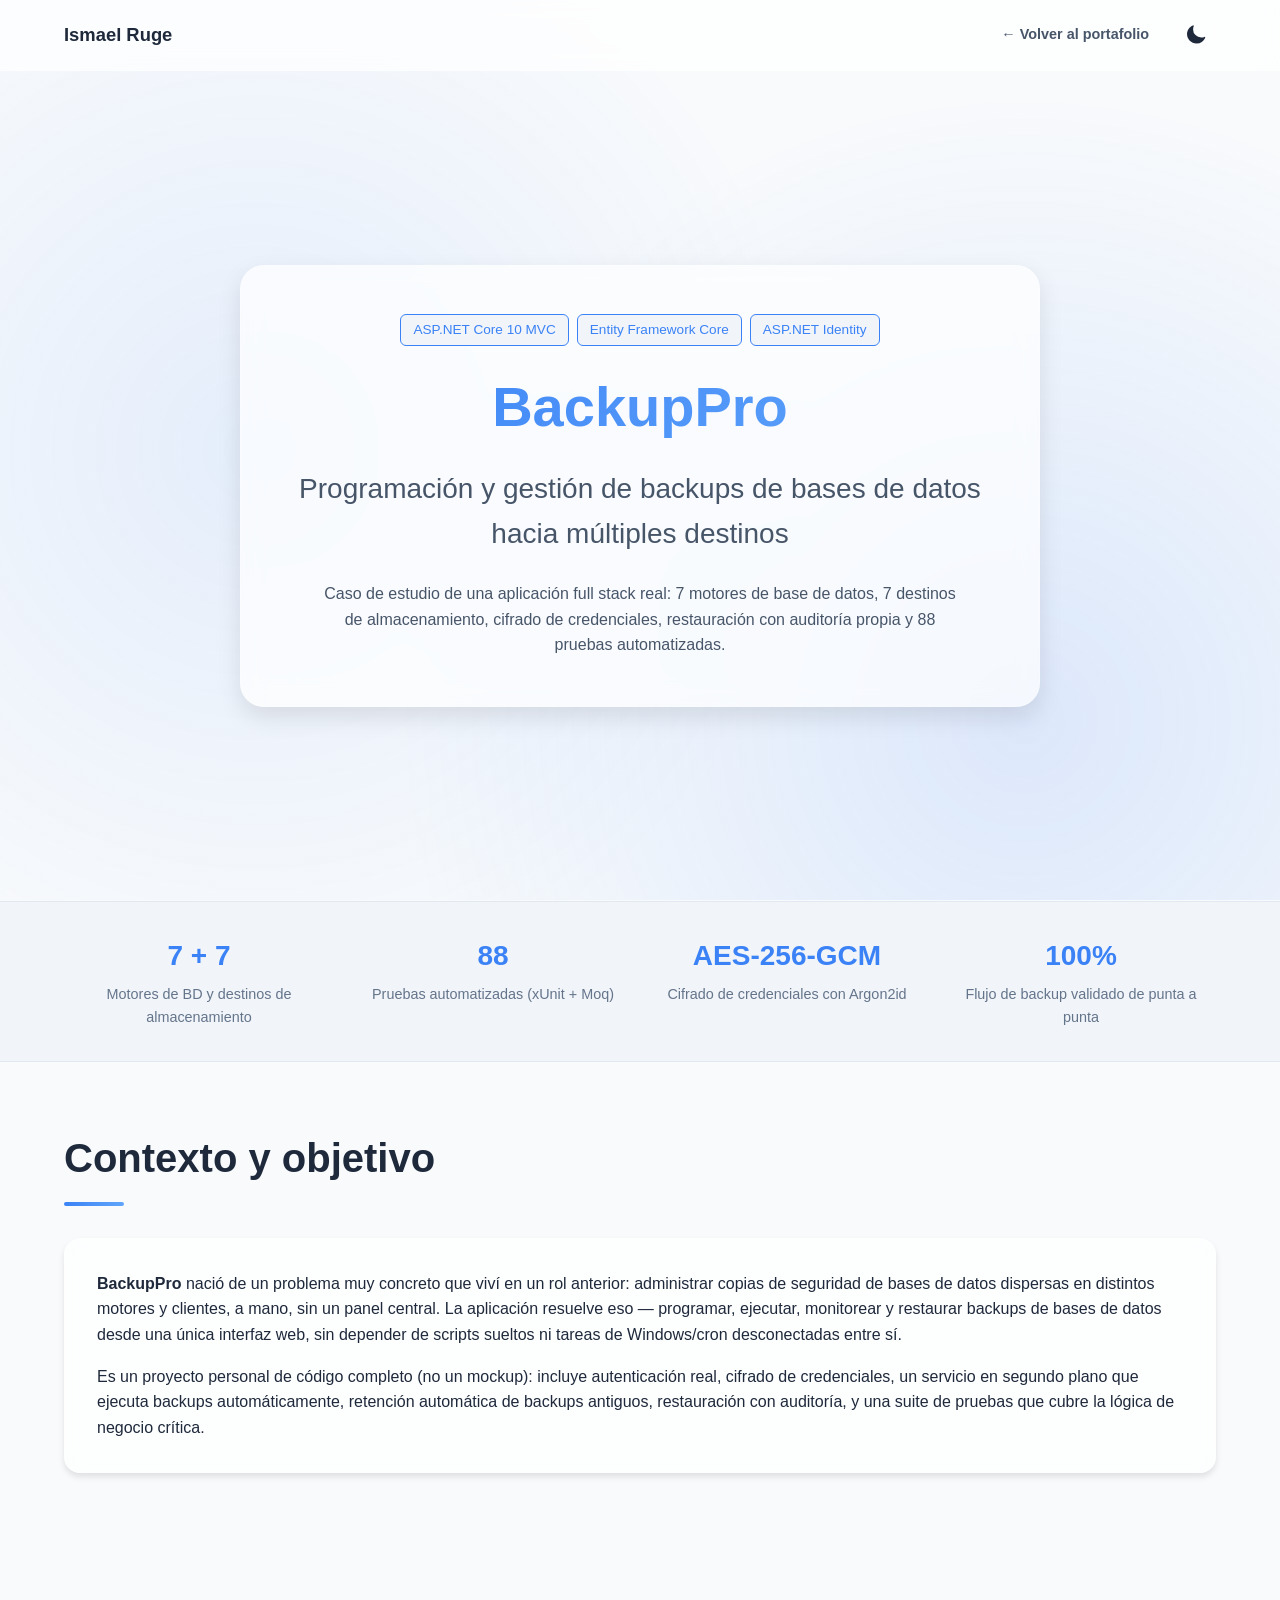
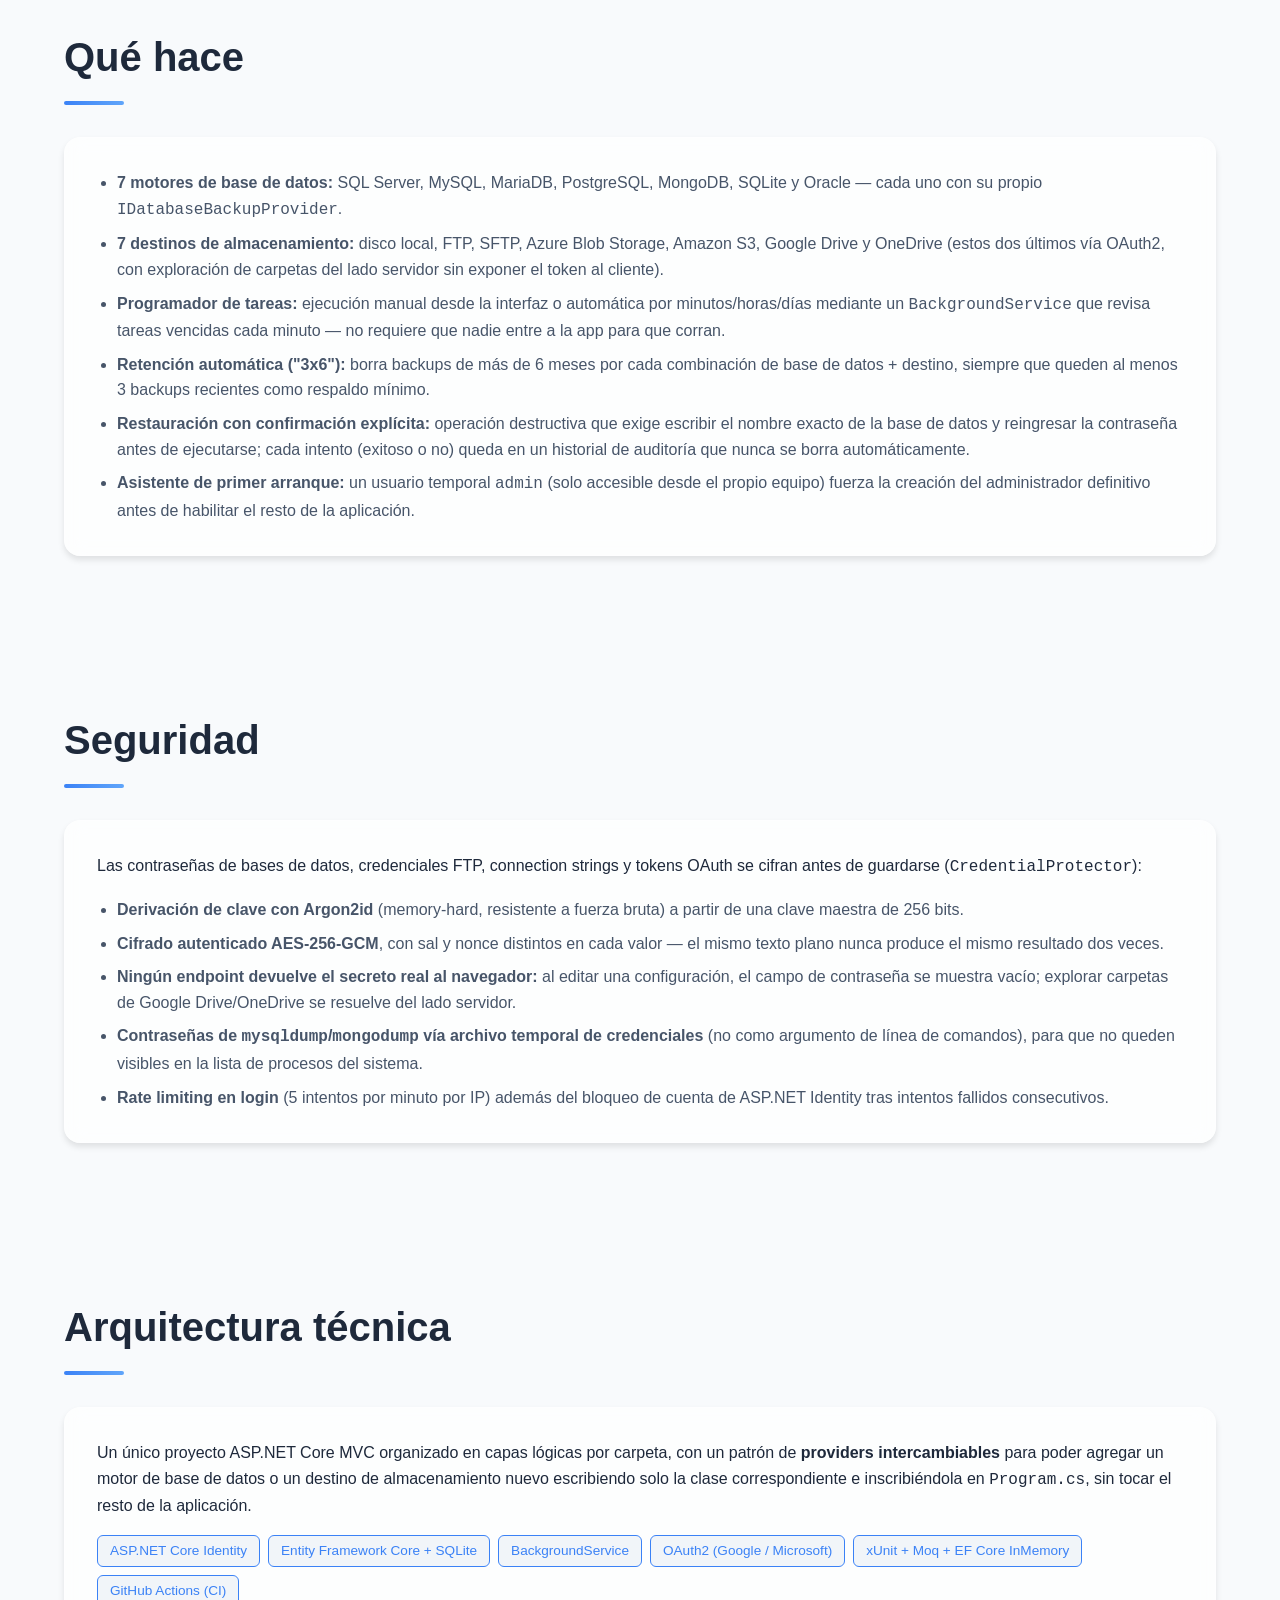
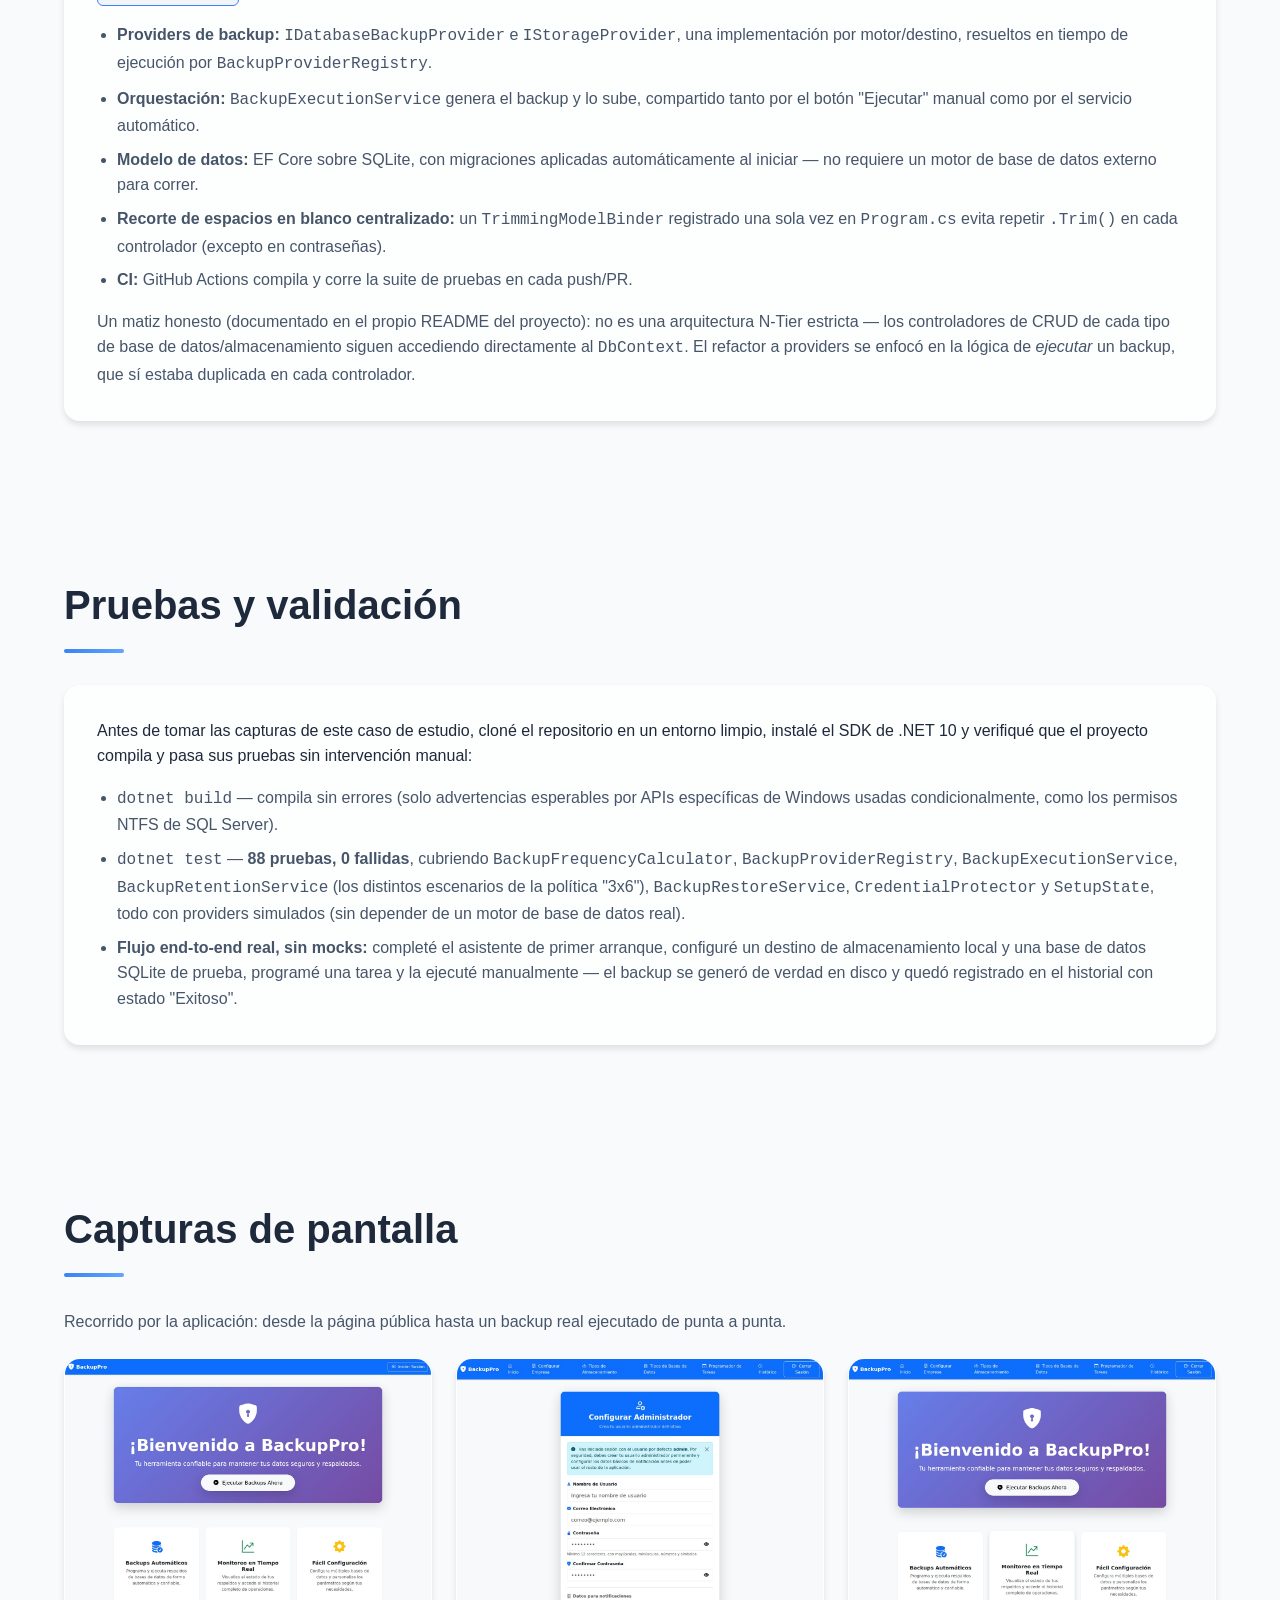
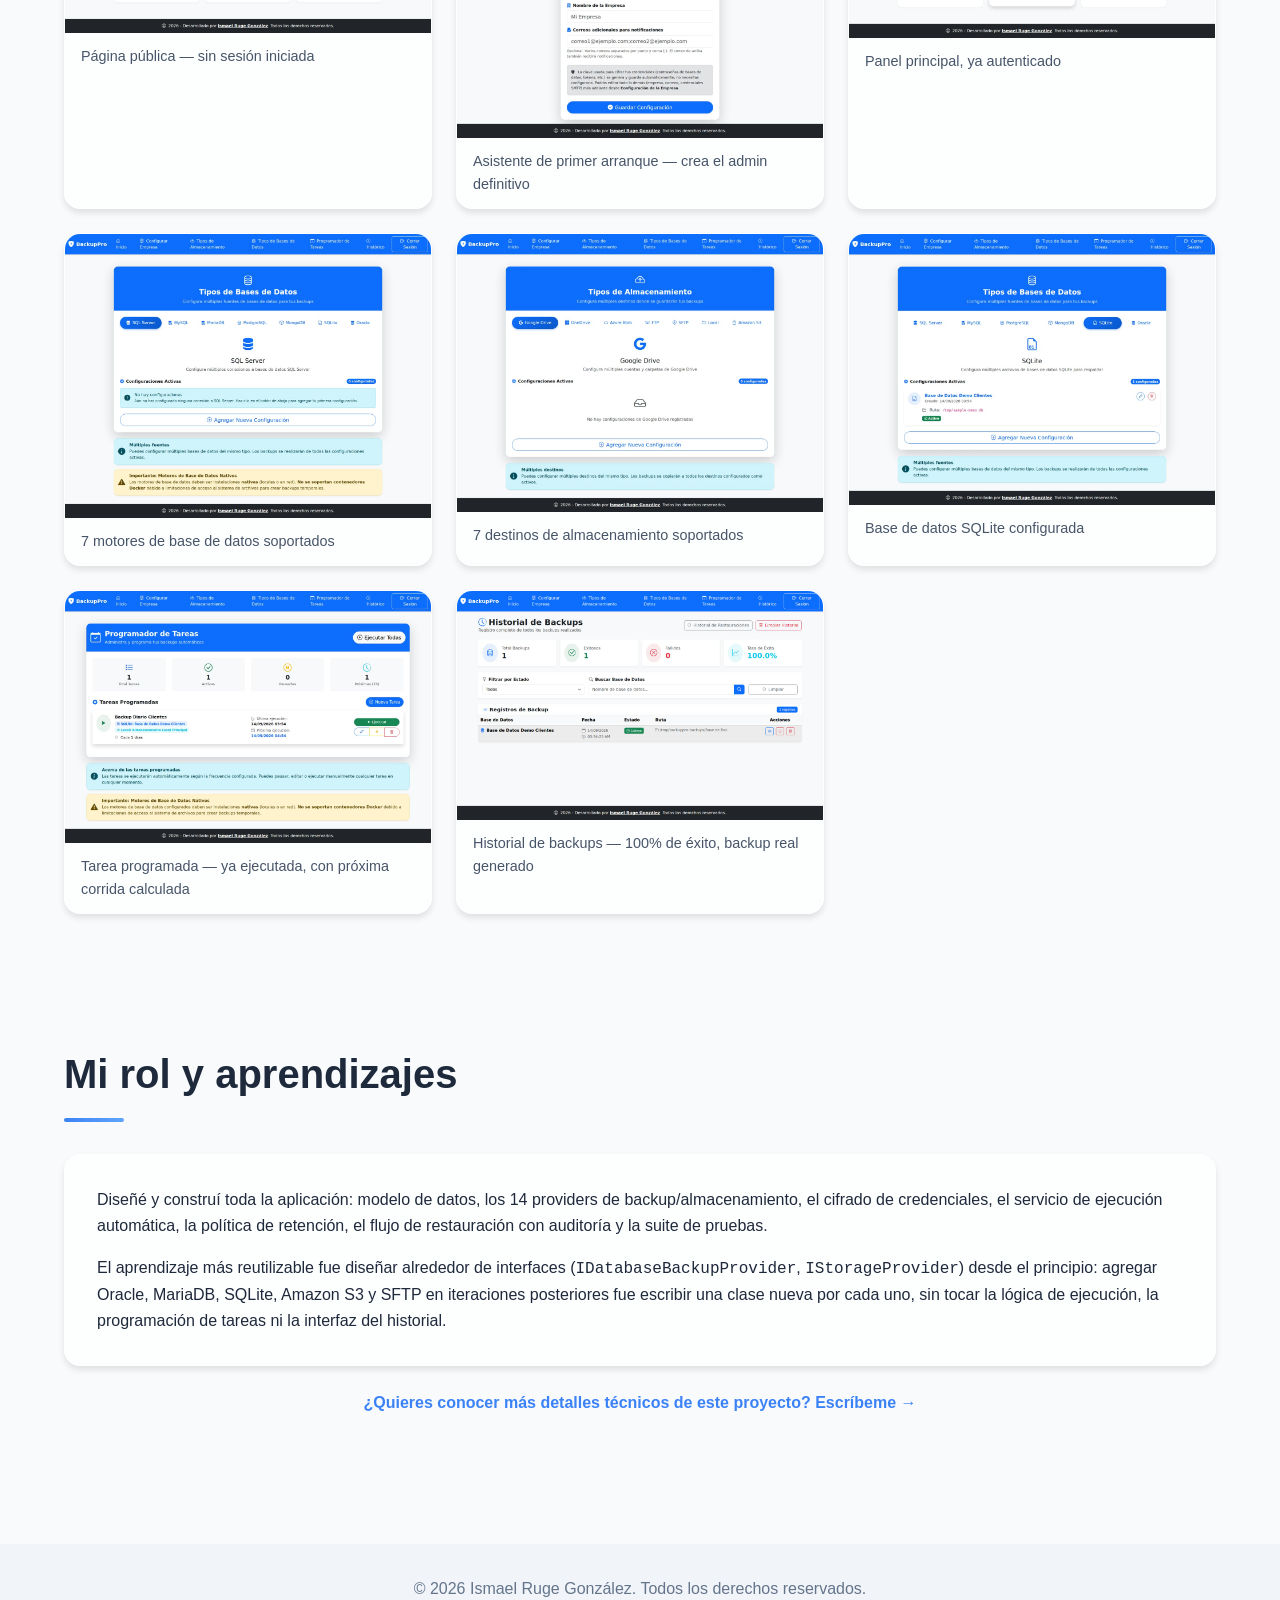
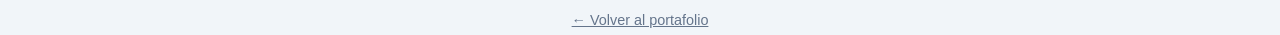
==== proyectos/backuppro.html @ 83e98955 "Agregar caso de estudio de BackupPro al portafolio Se valida el proyecto (build + 88 tests con dotne" ====
<!DOCTYPE html>
<html lang="es">
<head>
    <meta charset="UTF-8">
    <meta name="viewport" content="width=device-width, initial-scale=1.0">

    <title>Caso de estudio: BackupPro | Ismael Ruge Gonzalez</title>
    <meta name="description" content="Caso de estudio del proyecto BackupPro: aplicación ASP.NET Core para programar y gestionar backups de bases de datos hacia múltiples destinos de almacenamiento, con cifrado de credenciales, restauración y pruebas automatizadas.">
    <meta name="robots" content="index, follow">
    <link rel="canonical" href="https://ismaelruge.github.io/proyectos/backuppro.html">

    <!-- Open Graph -->
    <meta property="og:title" content="Caso de estudio: BackupPro">
    <meta property="og:description" content="Aplicación ASP.NET Core para programar y gestionar backups de bases de datos hacia múltiples destinos de almacenamiento: arquitectura, seguridad y pruebas.">
    <meta property="og:image" content="https://ismaelruge.github.io/assets/Images/projects/backuppro/dashboard.jpg">
    <meta property="og:url" content="https://ismaelruge.github.io/proyectos/backuppro.html">
    <meta property="og:type" content="article">
    <meta property="og:locale" content="es_CO">

    <!-- Twitter Card -->
    <meta name="twitter:card" content="summary_large_image">
    <meta name="twitter:title" content="Caso de estudio: BackupPro">
    <meta name="twitter:description" content="Aplicación ASP.NET Core para programar y gestionar backups de bases de datos hacia múltiples destinos de almacenamiento: arquitectura, seguridad y pruebas.">
    <meta name="twitter:image" content="https://ismaelruge.github.io/assets/Images/projects/backuppro/dashboard.jpg">

    <link rel="icon" href="../favicon.svg" type="image/svg+xml">
    <link rel="stylesheet" href="../styles.css">

    <script type="application/ld+json">
    {
        "@context": "https://schema.org",
        "@type": "SoftwareApplication",
        "name": "BackupPro",
        "applicationCategory": "BusinessApplication",
        "operatingSystem": "Windows, Linux",
        "author": {
            "@type": "Person",
            "name": "Ismael Ruge Gonzalez",
            "url": "https://ismaelruge.github.io/"
        },
        "about": "Aplicación web para programar y gestionar backups de bases de datos hacia distintos destinos de almacenamiento",
        "url": "https://ismaelruge.github.io/proyectos/backuppro.html",
        "image": "https://ismaelruge.github.io/assets/Images/projects/backuppro/dashboard.jpg"
    }
    </script>
</head>
<body>
    <a href="#main-content" class="skip-link">Saltar al contenido principal</a>

    <!-- Navegación -->
    <nav class="navbar" id="navbar">
        <div class="nav-container">
            <a href="../index.html" class="nav-brand">Ismael Ruge</a>

            <div class="nav-actions">
                <a href="../index.html#projects" class="nav-back-link">← Volver al portafolio</a>

                <button id="theme-toggle" class="theme-toggle" aria-label="Cambiar tema">
                    <svg id="sun-icon" xmlns="http://www.w3.org/2000/svg" viewBox="0 0 24 24" fill="currentColor">
                        <path d="M12 2.25a.75.75 0 01.75.75v2.25a.75.75 0 01-1.5 0V3a.75.75 0 01.75-.75zM7.5 12a4.5 4.5 0 119 0 4.5 4.5 0 01-9 0zM18.894 6.166a.75.75 0 00-1.06-1.06l-1.591 1.59a.75.75 0 101.06 1.061l1.591-1.59zM21.75 12a.75.75 0 01-.75.75h-2.25a.75.75 0 010-1.5H21a.75.75 0 01.75.75zM17.834 18.894a.75.75 0 001.06-1.06l-1.59-1.591a.75.75 0 10-1.061 1.06l1.59 1.591zM12 18a.75.75 0 01.75.75V21a.75.75 0 01-1.5 0v-2.25A.75.75 0 0112 18zM7.758 17.303a.75.75 0 00-1.061-1.06l-1.591 1.59a.75.75 0 001.06 1.061l1.591-1.59zM6 12a.75.75 0 01-.75.75H3a.75.75 0 010-1.5h2.25A.75.75 0 016 12zM6.697 7.757a.75.75 0 001.06-1.06l-1.59-1.591a.75.75 0 00-1.061 1.06l1.59 1.591z" />
                    </svg>
                    <svg id="moon-icon" xmlns="http://www.w3.org/2000/svg" viewBox="0 0 24 24" fill="currentColor" style="display: none;">
                        <path fill-rule="evenodd" d="M9.528 1.718a.75.75 0 01.162.819A8.97 8.97 0 009 6a9 9 0 009 9 8.97 8.97 0 003.463-.69.75.75 0 01.981.98 10.503 10.503 0 01-9.694 6.46c-5.799 0-10.5-4.701-10.5-10.5 0-4.368 2.667-8.112 6.46-9.694a.75.75 0 01.818.162z" clip-rule="evenodd" />
                    </svg>
                </button>
            </div>
        </div>
    </nav>

    <main id="main-content">
        <!-- Hero del caso de estudio -->
        <section class="hero" id="hero">
            <div class="hero-content">
                <div class="project-tags" style="justify-content: center; margin-bottom: 1rem;">
                    <span class="skill-tag">ASP.NET Core 10 MVC</span>
                    <span class="skill-tag">Entity Framework Core</span>
                    <span class="skill-tag">ASP.NET Identity</span>
                </div>

                <h1>BackupPro</h1>
                <p class="subtitle">Programación y gestión de backups de bases de datos hacia múltiples destinos</p>
                <p style="color: var(--text-secondary); max-width: 640px; margin: 0 auto;">
                    Caso de estudio de una aplicación full stack real: 7 motores de base de datos, 7 destinos de
                    almacenamiento, cifrado de credenciales, restauración con auditoría propia y 88 pruebas
                    automatizadas.
                </p>
            </div>
        </section>

        <!-- Datos clave -->
        <section class="stats-bar" id="datos-clave">
            <div class="container stats-bar-grid">
                <div class="stat-box">
                    <span class="stat-number">7 + 7</span>
                    <span class="stat-label">Motores de BD y destinos de almacenamiento</span>
                </div>
                <div class="stat-box">
                    <span class="stat-number">88</span>
                    <span class="stat-label">Pruebas automatizadas (xUnit + Moq)</span>
                </div>
                <div class="stat-box">
                    <span class="stat-number">AES-256-GCM</span>
                    <span class="stat-label">Cifrado de credenciales con Argon2id</span>
                </div>
                <div class="stat-box">
                    <span class="stat-number">100%</span>
                    <span class="stat-label">Flujo de backup validado de punta a punta</span>
                </div>
            </div>
        </section>

        <div class="container">

            <!-- Contexto -->
            <section id="contexto">
                <h2 class="section-title">Contexto y objetivo</h2>
                <div class="card">
                    <p style="margin-bottom: 1rem;">
                        <strong>BackupPro</strong> nació de un problema muy concreto que viví en un rol anterior:
                        administrar copias de seguridad de bases de datos dispersas en distintos motores y clientes,
                        a mano, sin un panel central. La aplicación resuelve eso — programar, ejecutar, monitorear y
                        restaurar backups de bases de datos desde una única interfaz web, sin depender de scripts
                        sueltos ni tareas de Windows/cron desconectadas entre sí.
                    </p>
                    <p>
                        Es un proyecto personal de código completo (no un mockup): incluye autenticación real,
                        cifrado de credenciales, un servicio en segundo plano que ejecuta backups automáticamente,
                        retención automática de backups antiguos, restauración con auditoría, y una suite de pruebas
                        que cubre la lógica de negocio crítica.
                    </p>
                </div>
            </section>

            <!-- Funcionalidad -->
            <section id="funcionalidad">
                <h2 class="section-title">Qué hace</h2>
                <div class="card">
                    <ul class="case-list">
                        <li><strong>7 motores de base de datos:</strong> SQL Server, MySQL, MariaDB, PostgreSQL,
                            MongoDB, SQLite y Oracle — cada uno con su propio <code>IDatabaseBackupProvider</code>.</li>
                        <li><strong>7 destinos de almacenamiento:</strong> disco local, FTP, SFTP, Azure Blob Storage,
                            Amazon S3, Google Drive y OneDrive (estos dos últimos vía OAuth2, con exploración de
                            carpetas del lado servidor sin exponer el token al cliente).</li>
                        <li><strong>Programador de tareas:</strong> ejecución manual desde la interfaz o automática
                            por minutos/horas/días mediante un <code>BackgroundService</code> que revisa tareas
                            vencidas cada minuto — no requiere que nadie entre a la app para que corran.</li>
                        <li><strong>Retención automática ("3x6"):</strong> borra backups de más de 6 meses por cada
                            combinación de base de datos + destino, siempre que queden al menos 3 backups recientes
                            como respaldo mínimo.</li>
                        <li><strong>Restauración con confirmación explícita:</strong> operación destructiva que exige
                            escribir el nombre exacto de la base de datos y reingresar la contraseña antes de
                            ejecutarse; cada intento (exitoso o no) queda en un historial de auditoría que nunca se
                            borra automáticamente.</li>
                        <li><strong>Asistente de primer arranque:</strong> un usuario temporal <code>admin</code>
                            (solo accesible desde el propio equipo) fuerza la creación del administrador definitivo
                            antes de habilitar el resto de la aplicación.</li>
                    </ul>
                </div>
            </section>

            <!-- Seguridad -->
            <section id="seguridad">
                <h2 class="section-title">Seguridad</h2>
                <div class="card">
                    <p style="margin-bottom: 1rem;">
                        Las contraseñas de bases de datos, credenciales FTP, connection strings y tokens OAuth se
                        cifran antes de guardarse (<code>CredentialProtector</code>):
                    </p>
                    <ul class="case-list">
                        <li><strong>Derivación de clave con Argon2id</strong> (memory-hard, resistente a fuerza
                            bruta) a partir de una clave maestra de 256 bits.</li>
                        <li><strong>Cifrado autenticado AES-256-GCM</strong>, con sal y nonce distintos en cada valor
                            — el mismo texto plano nunca produce el mismo resultado dos veces.</li>
                        <li><strong>Ningún endpoint devuelve el secreto real al navegador:</strong> al editar una
                            configuración, el campo de contraseña se muestra vacío; explorar carpetas de Google
                            Drive/OneDrive se resuelve del lado servidor.</li>
                        <li><strong>Contraseñas de <code>mysqldump</code>/<code>mongodump</code> vía archivo temporal
                            de credenciales</strong> (no como argumento de línea de comandos), para que no queden
                            visibles en la lista de procesos del sistema.</li>
                        <li><strong>Rate limiting en login</strong> (5 intentos por minuto por IP) además del
                            bloqueo de cuenta de ASP.NET Identity tras intentos fallidos consecutivos.</li>
                    </ul>
                </div>
            </section>

            <!-- Arquitectura -->
            <section id="arquitectura">
                <h2 class="section-title">Arquitectura técnica</h2>
                <div class="card">
                    <p style="margin-bottom: 1rem;">
                        Un único proyecto ASP.NET Core MVC organizado en capas lógicas por carpeta, con un patrón de
                        <strong>providers intercambiables</strong> para poder agregar un motor de base de datos o un
                        destino de almacenamiento nuevo escribiendo solo la clase correspondiente e inscribiéndola en
                        <code>Program.cs</code>, sin tocar el resto de la aplicación.
                    </p>
                    <div class="project-tags" style="margin-bottom: 1rem;">
                        <span class="skill-tag">ASP.NET Core Identity</span>
                        <span class="skill-tag">Entity Framework Core + SQLite</span>
                        <span class="skill-tag">BackgroundService</span>
                        <span class="skill-tag">OAuth2 (Google / Microsoft)</span>
                        <span class="skill-tag">xUnit + Moq + EF Core InMemory</span>
                        <span class="skill-tag">GitHub Actions (CI)</span>
                    </div>
                    <ul class="case-list">
                        <li><strong>Providers de backup:</strong> <code>IDatabaseBackupProvider</code> e
                            <code>IStorageProvider</code>, una implementación por motor/destino, resueltos en
                            tiempo de ejecución por <code>BackupProviderRegistry</code>.</li>
                        <li><strong>Orquestación:</strong> <code>BackupExecutionService</code> genera el backup y lo
                            sube, compartido tanto por el botón "Ejecutar" manual como por el servicio automático.</li>
                        <li><strong>Modelo de datos:</strong> EF Core sobre SQLite, con migraciones aplicadas
                            automáticamente al iniciar — no requiere un motor de base de datos externo para correr.</li>
                        <li><strong>Recorte de espacios en blanco centralizado:</strong> un
                            <code>TrimmingModelBinder</code> registrado una sola vez en <code>Program.cs</code> evita
                            repetir <code>.Trim()</code> en cada controlador (excepto en contraseñas).</li>
                        <li><strong>CI:</strong> GitHub Actions compila y corre la suite de pruebas en cada push/PR.</li>
                    </ul>
                    <p style="margin-top: 1rem; color: var(--text-secondary);">
                        Un matiz honesto (documentado en el propio README del proyecto): no es una arquitectura
                        N-Tier estricta — los controladores de CRUD de cada tipo de base de datos/almacenamiento
                        siguen accediendo directamente al <code>DbContext</code>. El refactor a providers se enfocó
                        en la lógica de <em>ejecutar</em> un backup, que sí estaba duplicada en cada controlador.
                    </p>
                </div>
            </section>

            <!-- Pruebas y validación -->
            <section id="pruebas">
                <h2 class="section-title">Pruebas y validación</h2>
                <div class="card">
                    <p style="margin-bottom: 1rem;">
                        Antes de tomar las capturas de este caso de estudio, cloné el repositorio en un entorno
                        limpio, instalé el SDK de .NET 10 y verifiqué que el proyecto compila y pasa sus pruebas sin
                        intervención manual:
                    </p>
                    <ul class="case-list">
                        <li><code>dotnet build</code> — compila sin errores (solo advertencias esperables por APIs
                            específicas de Windows usadas condicionalmente, como los permisos NTFS de SQL Server).</li>
                        <li><code>dotnet test</code> — <strong>88 pruebas, 0 fallidas</strong>, cubriendo
                            <code>BackupFrequencyCalculator</code>, <code>BackupProviderRegistry</code>,
                            <code>BackupExecutionService</code>, <code>BackupRetentionService</code> (los distintos
                            escenarios de la política "3x6"), <code>BackupRestoreService</code>,
                            <code>CredentialProtector</code> y <code>SetupState</code>, todo con providers simulados
                            (sin depender de un motor de base de datos real).</li>
                        <li><strong>Flujo end-to-end real, sin mocks:</strong> completé el asistente de primer
                            arranque, configuré un destino de almacenamiento local y una base de datos SQLite de
                            prueba, programé una tarea y la ejecuté manualmente — el backup se generó de verdad en
                            disco y quedó registrado en el historial con estado "Exitoso".</li>
                    </ul>
                </div>
            </section>

            <!-- Galería de capturas -->
            <section id="capturas">
                <h2 class="section-title">Capturas de pantalla</h2>
                <p style="color: var(--text-secondary); margin-bottom: 1.5rem;">
                    Recorrido por la aplicación: desde la página pública hasta un backup real ejecutado de punta a
                    punta.
                </p>

                <div class="shots-grid">
                    <figure class="shot-card">
                        <a href="../assets/Images/projects/backuppro/landing.jpg" target="_blank" rel="noopener noreferrer">
                            <img src="../assets/Images/projects/backuppro/landing.jpg" alt="Página pública de bienvenida de BackupPro" loading="lazy">
                        </a>
                        <figcaption>Página pública — sin sesión iniciada</figcaption>
                    </figure>

                    <figure class="shot-card">
                        <a href="../assets/Images/projects/backuppro/setup-admin.jpg" target="_blank" rel="noopener noreferrer">
                            <img src="../assets/Images/projects/backuppro/setup-admin.jpg" alt="Asistente de configuración del administrador definitivo" loading="lazy">
                        </a>
                        <figcaption>Asistente de primer arranque — crea el admin definitivo</figcaption>
                    </figure>

                    <figure class="shot-card">
                        <a href="../assets/Images/projects/backuppro/dashboard.jpg" target="_blank" rel="noopener noreferrer">
                            <img src="../assets/Images/projects/backuppro/dashboard.jpg" alt="Panel principal de BackupPro ya autenticado" loading="lazy">
                        </a>
                        <figcaption>Panel principal, ya autenticado</figcaption>
                    </figure>

                    <figure class="shot-card">
                        <a href="../assets/Images/projects/backuppro/database-types.jpg" target="_blank" rel="noopener noreferrer">
                            <img src="../assets/Images/projects/backuppro/database-types.jpg" alt="Selector de los 7 motores de base de datos soportados" loading="lazy">
                        </a>
                        <figcaption>7 motores de base de datos soportados</figcaption>
                    </figure>

                    <figure class="shot-card">
                        <a href="../assets/Images/projects/backuppro/storage-types.jpg" target="_blank" rel="noopener noreferrer">
                            <img src="../assets/Images/projects/backuppro/storage-types.jpg" alt="Selector de los 7 destinos de almacenamiento soportados" loading="lazy">
                        </a>
                        <figcaption>7 destinos de almacenamiento soportados</figcaption>
                    </figure>

                    <figure class="shot-card">
                        <a href="../assets/Images/projects/backuppro/sqlite-db-added.jpg" target="_blank" rel="noopener noreferrer">
                            <img src="../assets/Images/projects/backuppro/sqlite-db-added.jpg" alt="Configuración de una base de datos SQLite registrada" loading="lazy">
                        </a>
                        <figcaption>Base de datos SQLite configurada</figcaption>
                    </figure>

                    <figure class="shot-card">
                        <a href="../assets/Images/projects/backuppro/task-scheduler.jpg" target="_blank" rel="noopener noreferrer">
                            <img src="../assets/Images/projects/backuppro/task-scheduler.jpg" alt="Tarea programada ya ejecutada, con próxima ejecución calculada" loading="lazy">
                        </a>
                        <figcaption>Tarea programada — ya ejecutada, con próxima corrida calculada</figcaption>
                    </figure>

                    <figure class="shot-card">
                        <a href="../assets/Images/projects/backuppro/backup-history.jpg" target="_blank" rel="noopener noreferrer">
                            <img src="../assets/Images/projects/backuppro/backup-history.jpg" alt="Historial de backups con un registro exitoso real" loading="lazy">
                        </a>
                        <figcaption>Historial de backups — 100% de éxito, backup real generado</figcaption>
                    </figure>
                </div>
            </section>

            <!-- Rol y aprendizajes -->
            <section id="rol">
                <h2 class="section-title">Mi rol y aprendizajes</h2>
                <div class="card">
                    <p style="margin-bottom: 1rem;">
                        Diseñé y construí toda la aplicación: modelo de datos, los 14 providers de backup/almacenamiento,
                        el cifrado de credenciales, el servicio de ejecución automática, la política de retención,
                        el flujo de restauración con auditoría y la suite de pruebas.
                    </p>
                    <p>
                        El aprendizaje más reutilizable fue diseñar alrededor de interfaces (<code>IDatabaseBackupProvider</code>,
                        <code>IStorageProvider</code>) desde el principio: agregar Oracle, MariaDB, SQLite, Amazon S3
                        y SFTP en iteraciones posteriores fue escribir una clase nueva por cada uno, sin tocar la
                        lógica de ejecución, la programación de tareas ni la interfaz del historial.
                    </p>
                </div>

                <p style="text-align: center; margin-top: 1.5rem;">
                    <a href="../index.html#contact" style="color: var(--primary-color); font-weight: 600; text-decoration: none;">
                        ¿Quieres conocer más detalles técnicos de este proyecto? Escríbeme →
                    </a>
                </p>
            </section>
        </div>
    </main>

    <!-- Botón volver arriba -->
    <button id="back-to-top" class="back-to-top" aria-label="Volver arriba">
        <svg xmlns="http://www.w3.org/2000/svg" viewBox="0 0 24 24" fill="currentColor">
            <path fill-rule="evenodd" d="M11.47 4.72a.75.75 0 011.06 0l7.5 7.5a.75.75 0 11-1.06 1.06l-6.22-6.22V21a.75.75 0 01-1.5 0V7.06l-6.22 6.22a.75.75 0 11-1.06-1.06l7.5-7.5z" clip-rule="evenodd" />
        </svg>
    </button>

    <!-- Footer -->
    <footer>
        <p>&copy; 2026 Ismael Ruge González. Todos los derechos reservados.</p>
        <p style="margin-top: 0.5rem; font-size: 0.9rem;">
            <a href="../index.html" style="color: inherit; text-decoration: underline;">← Volver al portafolio</a>
        </p>
    </footer>

    <!-- JavaScript -->
    <script src="../script.js"></script>
</body>
</html>
---- styles.css ----
/* ========================================
   VARIABLES CSS - SISTEMA DE TEMAS
   ======================================== */
:root {
    /* Colores primarios */
    --primary-color: #3B82F6;
    --primary-dark: #2563EB;
    --primary-light: #60A5FA;

    /* Tema claro */
    --bg-primary: #FFFFFF;
    --bg-secondary: #F8FAFC;
    --bg-tertiary: #F1F5F9;
    --text-primary: #1E293B;
    --text-secondary: #475569;
    --text-muted: #64748B;
    --border-color: #E2E8F0;
    --shadow-sm: 0 1px 3px rgba(0, 0, 0, 0.1);
    --shadow-md: 0 4px 6px rgba(0, 0, 0, 0.1);
    --shadow-lg: 0 10px 25px rgba(0, 0, 0, 0.1);
    --glass-bg: rgba(255, 255, 255, 0.7);
    --glass-border: rgba(255, 255, 255, 0.18);

    /* Espaciado */
    --spacing-xs: 0.5rem;
    --spacing-sm: 1rem;
    --spacing-md: 1.5rem;
    --spacing-lg: 2rem;
    --spacing-xl: 3rem;
    --spacing-2xl: 4rem;

    /* Tipografía */
    --font-primary: 'Segoe UI', Tahoma, Geneva, Verdana, sans-serif;
    --font-mono: 'Consolas', 'Monaco', 'Courier New', monospace;

    /* Bordes */
    --radius-sm: 0.375rem;
    --radius-md: 0.5rem;
    --radius-lg: 1rem;
    --radius-xl: 1.5rem;

    /* Transiciones */
    --transition-fast: 0.15s ease;
    --transition-normal: 0.3s ease;
    --transition-slow: 0.5s ease;
}

/* Tema oscuro */
[data-theme="dark"] {
    --bg-primary: #0F172A;
    --bg-secondary: #1E293B;
    --bg-tertiary: #334155;
    --text-primary: #F1F5F9;
    --text-secondary: #CBD5E1;
    --text-muted: #94A3B8;
    --border-color: #334155;
    --shadow-sm: 0 1px 3px rgba(0, 0, 0, 0.3);
    --shadow-md: 0 4px 6px rgba(0, 0, 0, 0.4);
    --shadow-lg: 0 10px 25px rgba(0, 0, 0, 0.5);
    --glass-bg: rgba(30, 41, 59, 0.7);
    --glass-border: rgba(255, 255, 255, 0.1);
}

/* ========================================
   RESET Y BASE
   ======================================== */
*, *::before, *::after {
    margin: 0;
    padding: 0;
    box-sizing: border-box;
}

html {
    scroll-behavior: smooth;
    font-size: 16px;
}

body {
    font-family: var(--font-primary);
    background: var(--bg-secondary);
    color: var(--text-primary);
    line-height: 1.6;
    transition: background-color var(--transition-normal), color var(--transition-normal);
    overflow-x: hidden;
}

/* Fondo con gradiente animado */
body::before {
    content: '';
    position: fixed;
    top: 0;
    left: 0;
    width: 100%;
    height: 100%;
    background:
        radial-gradient(circle at 20% 50%, rgba(59, 130, 246, 0.1) 0%, transparent 50%),
        radial-gradient(circle at 80% 80%, rgba(59, 130, 246, 0.15) 0%, transparent 50%);
    z-index: -1;
    animation: gradientShift 15s ease infinite;
}

@keyframes gradientShift {
    0%, 100% { opacity: 1; }
    50% { opacity: 0.7; }
}

/* ========================================
   CONTENEDOR PRINCIPAL
   ======================================== */
.container {
    max-width: 1200px;
    margin: 0 auto;
    padding: 0 var(--spacing-md);
}

/* ========================================
   ACCESIBILIDAD - SKIP LINK
   ======================================== */
.skip-link {
    position: absolute;
    top: -6rem;
    left: 1rem;
    z-index: 2000;
    background: var(--primary-color);
    color: #fff;
    padding: 0.75rem 1.25rem;
    border-radius: var(--radius-sm);
    text-decoration: none;
    font-weight: 600;
    transition: top var(--transition-fast);
}

.skip-link:focus {
    top: 1rem;
}

/* ========================================
   NAVEGACIÓN
   ======================================== */
.navbar {
    position: sticky;
    top: 0;
    z-index: 1000;
    background: var(--glass-bg);
    backdrop-filter: blur(10px);
    border-bottom: 1px solid var(--glass-border);
}

.nav-container {
    max-width: 1200px;
    margin: 0 auto;
    padding: 0.9rem var(--spacing-md);
    display: flex;
    align-items: center;
    justify-content: space-between;
    gap: 1rem;
}

.nav-brand {
    font-weight: 700;
    font-size: 1.15rem;
    color: var(--text-primary);
    text-decoration: none;
    white-space: nowrap;
}

.nav-menu {
    display: flex;
    align-items: center;
    gap: 1.5rem;
    flex-wrap: wrap;
}

.nav-link {
    color: var(--text-secondary);
    text-decoration: none;
    font-weight: 500;
    font-size: 0.95rem;
    padding: 0.35rem 0;
    border-bottom: 2px solid transparent;
    transition: color var(--transition-fast), border-color var(--transition-fast);
    white-space: nowrap;
}

.nav-link:hover,
.nav-link.active {
    color: var(--primary-color);
    border-bottom-color: var(--primary-color);
}

.nav-actions {
    display: flex;
    align-items: center;
    gap: 0.75rem;
}

.theme-toggle {
    background: transparent;
    border: 1px solid var(--glass-border);
    border-radius: var(--radius-md);
    padding: 0.5rem;
    cursor: pointer;
    transition: transform var(--transition-fast), box-shadow var(--transition-fast);
    display: flex;
    align-items: center;
    justify-content: center;
}

.theme-toggle:hover {
    transform: scale(1.05);
    box-shadow: var(--shadow-md);
}

.theme-toggle svg {
    width: 1.35rem;
    height: 1.35rem;
    fill: var(--text-primary);
    transition: transform var(--transition-normal);
}

.theme-toggle:hover svg {
    transform: rotate(20deg);
}

.nav-toggle {
    display: none;
    flex-direction: column;
    justify-content: center;
    gap: 5px;
    width: 2.25rem;
    height: 2.25rem;
    background: transparent;
    border: none;
    cursor: pointer;
    padding: 0;
}

.nav-toggle span {
    display: block;
    width: 100%;
    height: 2px;
    background: var(--text-primary);
    border-radius: 2px;
    transition: transform var(--transition-fast), opacity var(--transition-fast);
}

.nav-toggle.active span:nth-child(1) {
    transform: translateY(7px) rotate(45deg);
}

.nav-toggle.active span:nth-child(2) {
    opacity: 0;
}

.nav-toggle.active span:nth-child(3) {
    transform: translateY(-7px) rotate(-45deg);
}

/* ========================================
   HEADER / HERO SECTION
   ======================================== */
.hero {
    min-height: calc(100vh - 70px);
    display: flex;
    align-items: center;
    justify-content: center;
    text-align: center;
    padding: var(--spacing-2xl) var(--spacing-md);
    position: relative;
}

.hero-content {
    background: var(--glass-bg);
    backdrop-filter: blur(10px);
    border: 1px solid var(--glass-border);
    border-radius: var(--radius-xl);
    padding: var(--spacing-xl);
    box-shadow: var(--shadow-lg);
    max-width: 800px;
    animation: fadeInUp 0.8s ease;
}

@keyframes fadeInUp {
    from {
        opacity: 0;
        transform: translateY(30px);
    }
    to {
        opacity: 1;
        transform: translateY(0);
    }
}

.profile-image {
    width: 180px;
    height: 180px;
    border-radius: 50%;
    object-fit: cover;
    border: 4px solid var(--primary-color);
    box-shadow: 0 0 30px rgba(59, 130, 246, 0.3);
    margin-bottom: var(--spacing-md);
    transition: transform var(--transition-normal), box-shadow var(--transition-normal);
}

.profile-image:hover {
    transform: scale(1.05);
    box-shadow: 0 0 40px rgba(59, 130, 246, 0.5);
}

.hero h1 {
    font-size: clamp(2rem, 5vw, 3.5rem);
    font-weight: 700;
    margin-bottom: var(--spacing-sm);
    background: linear-gradient(135deg, var(--primary-color), var(--primary-light));
    -webkit-background-clip: text;
    -webkit-text-fill-color: transparent;
    background-clip: text;
}

.hero .subtitle {
    font-size: clamp(1.2rem, 3vw, 1.75rem);
    color: var(--text-secondary);
    margin-bottom: var(--spacing-md);
    font-weight: 500;
}

.hero .location {
    color: var(--text-muted);
    font-size: 1.1rem;
    margin-bottom: var(--spacing-sm);
}

.hero-cta {
    display: flex;
    flex-wrap: wrap;
    gap: 1rem;
    justify-content: center;
    margin-top: var(--spacing-md);
}

.hero-cta .btn svg {
    width: 1.1rem;
    height: 1.1rem;
}

.contact-info {
    display: flex;
    flex-wrap: wrap;
    gap: var(--spacing-md);
    justify-content: center;
    margin-top: var(--spacing-md);
}

/* ========================================
   BARRA DE DATOS CLAVE
   ======================================== */
.stats-bar {
    background: var(--bg-tertiary);
    border-top: 1px solid var(--border-color);
    border-bottom: 1px solid var(--border-color);
    padding: var(--spacing-lg) 0 !important;
}

.stats-bar-grid {
    display: grid;
    grid-template-columns: repeat(auto-fit, minmax(180px, 1fr));
    gap: var(--spacing-md);
    text-align: center;
}

.stat-box {
    display: flex;
    flex-direction: column;
    gap: 0.25rem;
}

.stat-number {
    font-size: clamp(1.25rem, 3vw, 1.75rem);
    font-weight: 700;
    color: var(--primary-color);
}

.stat-label {
    color: var(--text-muted);
    font-size: 0.9rem;
}

.contact-item {
    display: flex;
    align-items: center;
    gap: 0.5rem;
    color: var(--text-secondary);
    text-decoration: none;
    transition: color var(--transition-fast);
}

.contact-item:hover {
    color: var(--primary-color);
}

.contact-item svg {
    width: 1.25rem;
    height: 1.25rem;
}

/* ========================================
   SECCIONES GENERALES
   ======================================== */
section {
    padding: var(--spacing-2xl) 0;
    opacity: 0;
    transform: translateY(20px);
    transition: opacity 0.6s ease, transform 0.6s ease;
    scroll-margin-top: 80px;
}

section.visible {
    opacity: 1;
    transform: translateY(0);
}

.section-title {
    font-size: clamp(1.75rem, 4vw, 2.5rem);
    font-weight: 700;
    margin-bottom: var(--spacing-lg);
    position: relative;
    padding-bottom: var(--spacing-sm);
}

.section-title::after {
    content: '';
    position: absolute;
    bottom: 0;
    left: 0;
    width: 60px;
    height: 4px;
    background: linear-gradient(90deg, var(--primary-color), var(--primary-light));
    border-radius: 2px;
}

/* ========================================
   CARDS (para secciones)
   ======================================== */
.card {
    background: var(--glass-bg);
    backdrop-filter: blur(10px);
    border: 1px solid var(--glass-border);
    border-radius: var(--radius-lg);
    padding: var(--spacing-lg);
    box-shadow: var(--shadow-md);
    transition: transform var(--transition-normal), box-shadow var(--transition-normal);
    margin-bottom: var(--spacing-md);
}

.card:hover {
    transform: translateY(-5px);
    box-shadow: var(--shadow-lg);
}

/* ========================================
   SOBRE MÍ / OBJETIVO
   ======================================== */
.about-content {
    font-size: 1.1rem;
    line-height: 1.8;
    color: var(--text-secondary);
}

.objectives-grid {
    display: grid;
    grid-template-columns: repeat(auto-fit, minmax(250px, 1fr));
    gap: var(--spacing-md);
    margin-top: var(--spacing-md);
}

.objective-item {
    background: var(--bg-tertiary);
    padding: var(--spacing-md);
    border-radius: var(--radius-md);
    border-left: 4px solid var(--primary-color);
    transition: transform var(--transition-fast);
}

.objective-item:hover {
    transform: translateX(5px);
}

.objective-item svg {
    width: 2rem;
    height: 2rem;
    color: var(--primary-color);
    margin-bottom: var(--spacing-xs);
}

/* ========================================
   HABILIDADES
   ======================================== */
.skills-grid {
    display: flex;
    flex-direction: column;
}

.skill-category ul {
    list-style: none;
    padding: 0 1.25rem 1.25rem;
}

.skill-category li {
    padding: var(--spacing-xs) 0;
    padding-left: var(--spacing-md);
    position: relative;
    color: var(--text-secondary);
}

.skill-category li::before {
    content: '▹';
    position: absolute;
    left: 0;
    color: var(--primary-color);
    font-weight: bold;
}

/* ========================================
   EXPERIENCIA (Timeline)
   ======================================== */
.timeline {
    position: relative;
    padding-left: var(--spacing-xl);
}

.timeline::before {
    content: '';
    position: absolute;
    left: 0;
    top: 0;
    bottom: 0;
    width: 2px;
    background: var(--border-color);
}

.timeline-item {
    position: relative;
    margin-bottom: var(--spacing-xl);
}

.timeline-item::before {
    content: '';
    position: absolute;
    left: calc(-1 * var(--spacing-xl) - 6px);
    top: 5px;
    width: 14px;
    height: 14px;
    border-radius: 50%;
    background: var(--primary-color);
    border: 3px solid var(--bg-secondary);
    box-shadow: 0 0 0 4px var(--glass-bg);
}

.timeline-header h4 {
    font-size: 1.3rem;
    color: var(--text-primary);
    margin-bottom: var(--spacing-xs);
    text-align: left;
}

.timeline-panel,
.education-panel {
    padding: 0 1.25rem 1.25rem;
}

.timeline-company {
    color: var(--primary-color);
    font-weight: 600;
}

.timeline-date {
    color: var(--text-muted);
    font-size: 0.95rem;
    margin-bottom: var(--spacing-sm);
}

.timeline-description {
    color: var(--text-secondary);
    margin-bottom: var(--spacing-sm);
}

.timeline-description ul {
    margin-left: var(--spacing-md);
    margin-top: var(--spacing-xs);
}

.timeline-description li {
    margin-bottom: var(--spacing-xs);
}

.timeline-skills {
    display: flex;
    flex-wrap: wrap;
    gap: 0.5rem;
    margin-top: var(--spacing-sm);
}

.skill-tag {
    background: var(--bg-tertiary);
    color: var(--primary-color);
    padding: 0.25rem 0.75rem;
    border-radius: var(--radius-sm);
    font-size: 0.85rem;
    border: 1px solid var(--primary-color);
}

/* ========================================
   CERTIFICACIONES (acordeón por categoría)
   ======================================== */
.cert-category {
    background: var(--glass-bg);
    border: 1px solid var(--glass-border);
    border-radius: var(--radius-md);
    margin-bottom: 0.75rem;
    overflow: hidden;
}

.cert-category summary {
    display: flex;
    align-items: center;
    justify-content: space-between;
    gap: 1rem;
    padding: 1rem 1.25rem;
    cursor: pointer;
    font-weight: 600;
    color: var(--text-primary);
    list-style: none;
}

.cert-category summary::-webkit-details-marker {
    display: none;
}

.cert-chevron {
    width: 1.25rem;
    height: 1.25rem;
    color: var(--primary-color);
    flex-shrink: 0;
    transition: transform var(--transition-fast);
}

.cert-category[open] .cert-chevron {
    transform: rotate(180deg);
}

.cert-category .certifications-grid {
    padding: 0 1.25rem 1.25rem;
}

.certifications-grid {
    display: grid;
    grid-template-columns: repeat(auto-fit, minmax(300px, 1fr));
    gap: var(--spacing-md);
}

.certification-item {
    background: var(--bg-tertiary);
    padding: var(--spacing-md);
    border-radius: var(--radius-md);
    border-left: 4px solid var(--primary-color);
}

.certification-item h4 {
    color: var(--text-primary);
    margin-bottom: var(--spacing-xs);
}

.certification-issuer {
    color: var(--primary-color);
    font-size: 0.95rem;
    margin-bottom: var(--spacing-xs);
}

.certification-date {
    color: var(--text-muted);
    font-size: 0.9rem;
}

/* ========================================
   IDIOMAS
   ======================================== */
.languages-grid {
    display: grid;
    grid-template-columns: repeat(auto-fit, minmax(200px, 1fr));
    gap: var(--spacing-md);
}

.language-item {
    text-align: center;
    padding: var(--spacing-md);
    background: var(--bg-tertiary);
    border-radius: var(--radius-md);
}

.language-item h4 {
    color: var(--text-primary);
    margin-bottom: var(--spacing-xs);
}

.language-level {
    color: var(--text-secondary);
    font-size: 0.95rem;
}

.language-progress {
    width: 100%;
    height: 8px;
    background: var(--border-color);
    border-radius: 4px;
    margin-top: var(--spacing-xs);
    overflow: hidden;
}

.language-progress-bar {
    height: 100%;
    background: linear-gradient(90deg, var(--primary-color), var(--primary-light));
    border-radius: 4px;
    transition: width 1s ease;
}

/* ========================================
   FORMULARIO DE CONTACTO
   ======================================== */
.contact-form {
    max-width: 600px;
    margin: 0 auto;
}

.form-group {
    margin-bottom: var(--spacing-md);
}

.form-group label {
    display: block;
    margin-bottom: var(--spacing-xs);
    color: var(--text-primary);
    font-weight: 500;
}

.form-group input,
.form-group textarea {
    width: 100%;
    padding: var(--spacing-sm);
    background: var(--bg-tertiary);
    border: 1px solid var(--border-color);
    border-radius: var(--radius-md);
    color: var(--text-primary);
    font-family: var(--font-primary);
    font-size: 1rem;
    transition: border-color var(--transition-fast), box-shadow var(--transition-fast);
}

.form-group input:focus,
.form-group textarea:focus {
    outline: none;
    border-color: var(--primary-color);
    box-shadow: 0 0 0 3px rgba(59, 130, 246, 0.1);
}

.form-group textarea {
    min-height: 150px;
    resize: vertical;
}

.btn {
    display: inline-flex;
    align-items: center;
    justify-content: center;
    gap: 0.5rem;
    padding: var(--spacing-sm) var(--spacing-lg);
    background: linear-gradient(135deg, var(--primary-color), var(--primary-dark));
    color: white;
    border: none;
    border-radius: var(--radius-md);
    font-size: 1rem;
    font-weight: 600;
    cursor: pointer;
    text-decoration: none;
    transition: transform var(--transition-fast), box-shadow var(--transition-fast);
    box-shadow: var(--shadow-md);
}

.btn:hover {
    transform: translateY(-2px);
    box-shadow: var(--shadow-lg);
}

.btn:active {
    transform: translateY(0);
}

.btn-block {
    width: 100%;
}

.btn-outline {
    background: transparent;
    color: var(--primary-color);
    border: 2px solid var(--primary-color);
    box-shadow: none;
}

.btn-outline:hover {
    background: var(--primary-color);
    color: white;
}

/* ========================================
   ENLACES SOCIALES
   ======================================== */
.social-links {
    display: flex;
    gap: var(--spacing-md);
    justify-content: center;
    margin-top: var(--spacing-lg);
}

.social-link {
    display: flex;
    align-items: center;
    justify-content: center;
    width: 50px;
    height: 50px;
    background: var(--glass-bg);
    backdrop-filter: blur(10px);
    border: 1px solid var(--glass-border);
    border-radius: 50%;
    color: var(--text-primary);
    text-decoration: none;
    transition: transform var(--transition-fast), background var(--transition-fast);
    box-shadow: var(--shadow-sm);
}

.social-link:hover {
    transform: translateY(-5px);
    background: var(--primary-color);
    color: white;
    box-shadow: var(--shadow-md);
}

.social-link svg {
    width: 24px;
    height: 24px;
}

/* ========================================
   FOOTER
   ======================================== */
footer {
    background: var(--bg-tertiary);
    padding: var(--spacing-lg) 0;
    text-align: center;
    color: var(--text-muted);
    margin-top: var(--spacing-2xl);
}

/* ========================================
   PROYECTO DE GRADO
   ======================================== */
.repo-link:hover {
    transform: translateY(-2px);
    box-shadow: 0 6px 20px rgba(59, 130, 246, 0.4) !important;
}

/* ========================================
   PROYECTOS
   ======================================== */
.projects-grid {
    display: flex;
    flex-direction: column;
}

.project-header {
    display: flex;
    flex: 1;
    min-width: 0;
    flex-wrap: wrap;
    align-items: center;
    justify-content: space-between;
    gap: 0.5rem;
}

.project-header h4 {
    color: var(--text-primary);
    font-size: 1.1rem;
}

.project-panel {
    padding: 0 1.25rem 1.25rem;
    display: flex;
    flex-direction: column;
    gap: 0.75rem;
}

.project-badge {
    background: rgba(59, 130, 246, 0.1);
    color: var(--primary-color);
    border: 1px solid var(--primary-color);
    padding: 0.25rem 0.65rem;
    border-radius: var(--radius-sm);
    font-size: 0.75rem;
    font-weight: 600;
    white-space: nowrap;
}

.project-badge-progress {
    background: rgba(245, 158, 11, 0.1);
    color: #D97706;
    border-color: #D97706;
}

[data-theme="dark"] .project-badge-progress {
    color: #FBBF24;
    border-color: #FBBF24;
}

.project-description {
    color: var(--text-secondary);
}

.project-tags {
    display: flex;
    flex-wrap: wrap;
    gap: 0.5rem;
}

/* ========================================
   BOTÓN VOLVER ARRIBA
   ======================================== */
.back-to-top {
    position: fixed;
    bottom: 2rem;
    right: 2rem;
    z-index: 900;
    width: 3rem;
    height: 3rem;
    border-radius: 50%;
    background: var(--primary-color);
    color: white;
    border: none;
    display: flex;
    align-items: center;
    justify-content: center;
    cursor: pointer;
    box-shadow: var(--shadow-lg);
    opacity: 0;
    visibility: hidden;
    transform: translateY(10px);
    transition: opacity var(--transition-fast), transform var(--transition-fast), visibility var(--transition-fast);
}

.back-to-top.visible {
    opacity: 1;
    visibility: visible;
    transform: translateY(0);
}

.back-to-top:hover {
    background: var(--primary-dark);
}

.back-to-top svg {
    width: 1.5rem;
    height: 1.5rem;
}

/* ========================================
   CAMPO ANTI-SPAM (honeypot, oculto para personas)
   ======================================== */
.honeypot-field {
    position: absolute;
    width: 1px;
    height: 1px;
    overflow: hidden;
    opacity: 0;
    pointer-events: none;
}

/* ========================================
   RESPONSIVE
   ======================================== */
@media (max-width: 768px) {
    .nav-toggle {
        display: flex;
    }

    .nav-menu {
        position: absolute;
        top: 100%;
        left: 0;
        right: 0;
        flex-direction: column;
        flex-wrap: nowrap;
        align-items: flex-start;
        gap: 0;
        background: var(--bg-primary);
        border-bottom: 1px solid var(--border-color);
        box-shadow: var(--shadow-lg);
        max-height: 0;
        overflow: hidden;
        transition: max-height var(--transition-normal);
    }

    .nav-menu.active {
        max-height: 70vh;
        overflow-y: auto;
    }

    .nav-menu .nav-link {
        width: 100%;
        padding: 0.9rem var(--spacing-md);
        border-bottom: 1px solid var(--border-color);
    }

    .hero-cta {
        flex-direction: column;
        align-items: stretch;
    }

    .back-to-top {
        bottom: 1.25rem;
        right: 1.25rem;
        width: 2.75rem;
        height: 2.75rem;
    }

    .hero {
        min-height: auto;
        padding: var(--spacing-xl) var(--spacing-md);
    }

    .hero-content {
        padding: var(--spacing-md);
    }

    .profile-image {
        width: 150px;
        height: 150px;
    }

    .contact-info {
        flex-direction: column;
        align-items: center;
    }

    .timeline {
        padding-left: var(--spacing-md);
    }

    .timeline-item::before {
        left: calc(-1 * var(--spacing-md) - 6px);
    }

    .objectives-grid,
    .certifications-grid,
    .languages-grid {
        grid-template-columns: 1fr;
    }

    /* Mejorar botones y enlaces en móvil */
    .btn {
        padding: 0.875rem 1rem;
        font-size: 0.95rem;
    }

    .social-links {
        gap: 0.75rem;
    }

    .social-link {
        width: 45px;
        height: 45px;
    }

    /* Timeline más compacto en móvil */
    .timeline-header h4 {
        font-size: 1.1rem;
    }

    .timeline-skills {
        gap: 0.4rem;
    }

    .skill-tag {
        font-size: 0.8rem;
        padding: 0.25rem 0.6rem;
    }

    /* Estadísticas de educación responsive */
    .card > div[style*="display: grid"] {
        grid-template-columns: repeat(2, 1fr) !important;
    }

    /* Formulario más compacto */
    .contact-form {
        padding: 0;
    }

    .form-group input,
    .form-group textarea {
        font-size: 0.95rem;
    }

    .cert-category summary {
        padding: 0.85rem 1rem;
        font-size: 0.95rem;
    }

    /* Sección título más pequeña */
    .section-title {
        font-size: 1.75rem;
    }

    /* Hero subtitle responsive */
    .hero .subtitle {
        font-size: 1.2rem;
    }

    .hero .location {
        font-size: 1rem;
    }

    /* Ajustar espaciado general */
    section {
        padding: var(--spacing-xl) 0;
    }

    .container {
        padding: 0 var(--spacing-sm);
    }

    /* Proyecto de grado responsive */
    .card h6 {
        font-size: 1rem !important;
    }

    /* Tags de proyecto responsive */
    .card > div > div[style*="flex-wrap"] span {
        font-size: 0.8rem !important;
        padding: 0.3rem 0.6rem !important;
    }
}

/* Media query adicional para pantallas muy pequeñas */
@media (max-width: 480px) {
    .hero h1 {
        font-size: 1.75rem;
    }

    .profile-image {
        width: 120px;
        height: 120px;
    }

    .theme-toggle {
        padding: 0.6rem;
        top: 0.75rem;
        right: 0.75rem;
    }

    .theme-toggle svg {
        width: 1.25rem;
        height: 1.25rem;
    }

    .contact-item {
        font-size: 0.9rem;
    }

    /* Estadísticas de educación en columna */
    .card > div[style*="display: grid"] {
        grid-template-columns: 1fr !important;
        gap: 0.75rem !important;
    }

    /* Objetivo items más compactos */
    .objective-item {
        padding: 0.75rem;
    }

    .objective-item h4 {
        font-size: 0.95rem;
    }

    .objective-item p {
        font-size: 0.85rem;
    }

    /* Botones full width en móvil pequeño */
    .btn-block,
    a[style*="inline-flex"] {
        width: 100% !important;
        justify-content: center !important;
    }
}

/* Media query para tablets */
@media (min-width: 769px) and (max-width: 1024px) {
    .container {
        max-width: 900px;
    }

    .certifications-grid {
        grid-template-columns: repeat(2, 1fr);
    }

    .objectives-grid {
        grid-template-columns: repeat(2, 1fr);
    }
}

/* ========================================
   CASO DE ESTUDIO DE PROYECTO (proyectos/*.html)
   ======================================== */
.nav-back-link {
    display: inline-flex;
    align-items: center;
    gap: 0.35rem;
    color: var(--text-secondary);
    text-decoration: none;
    font-weight: 600;
    font-size: 0.9rem;
    padding: 0.5rem 0.9rem;
    border: 1px solid var(--glass-border);
    border-radius: var(--radius-md);
    transition: color var(--transition-fast), border-color var(--transition-fast);
    white-space: nowrap;
}

.nav-back-link:hover {
    color: var(--primary-color);
    border-color: var(--primary-color);
}

.case-links {
    display: flex;
    flex-wrap: wrap;
    gap: 0.75rem;
    margin-top: 0.75rem;
}

.shots-grid {
    display: grid;
    grid-template-columns: repeat(auto-fit, minmax(280px, 1fr));
    gap: var(--spacing-md);
}

.shots-grid.shots-grid-mobile {
    grid-template-columns: repeat(auto-fit, minmax(220px, 1fr));
    max-width: 640px;
    margin: 0 auto;
}

.shot-card {
    background: var(--glass-bg);
    backdrop-filter: blur(10px);
    border: 1px solid var(--glass-border);
    border-radius: var(--radius-lg);
    overflow: hidden;
    box-shadow: var(--shadow-md);
    transition: transform var(--transition-normal), box-shadow var(--transition-normal);
}

.shot-card:hover {
    transform: translateY(-5px);
    box-shadow: var(--shadow-lg);
}

.shot-card a {
    display: block;
    line-height: 0;
}

.shot-card img {
    width: 100%;
    display: block;
}

.shot-card figcaption {
    padding: 0.75rem 1rem;
    color: var(--text-secondary);
    font-size: 0.9rem;
}

.case-list {
    color: var(--text-secondary);
    padding-left: 1.25rem;
    display: flex;
    flex-direction: column;
    gap: 0.5rem;
}

/* ========================================
   ANIMACIONES ADICIONALES
   ======================================== */
@keyframes float {
    0%, 100% { transform: translateY(0); }
    50% { transform: translateY(-10px); }
}

.floating {
    animation: float 3s ease-in-out infinite;
}

/* Animación de pulso para elementos destacados */
@keyframes pulse {
    0%, 100% { opacity: 1; }
    50% { opacity: 0.8; }
}

.pulse {
    animation: pulse 2s ease-in-out infinite;
}

/* Estados de carga */
.loading {
    opacity: 0.6;
    pointer-events: none;
}

/* Mensaje de éxito/error en formulario */
.form-message {
    padding: var(--spacing-sm);
    border-radius: var(--radius-md);
    margin-top: var(--spacing-md);
    text-align: center;
    font-weight: 500;
}

.form-message.success {
    background: rgba(16, 185, 129, 0.1);
    color: #10B981;
    border: 1px solid #10B981;
}

.form-message.error {
    background: rgba(239, 68, 68, 0.1);
    color: #EF4444;
    border: 1px solid #EF4444;
}

/* Scroll suave */
@media (prefers-reduced-motion: reduce) {
    html {
        scroll-behavior: auto;
    }

    *, *::before, *::after {
        animation-duration: 0.01ms !important;
        animation-iteration-count: 1 !important;
        transition-duration: 0.01ms !important;
    }
}
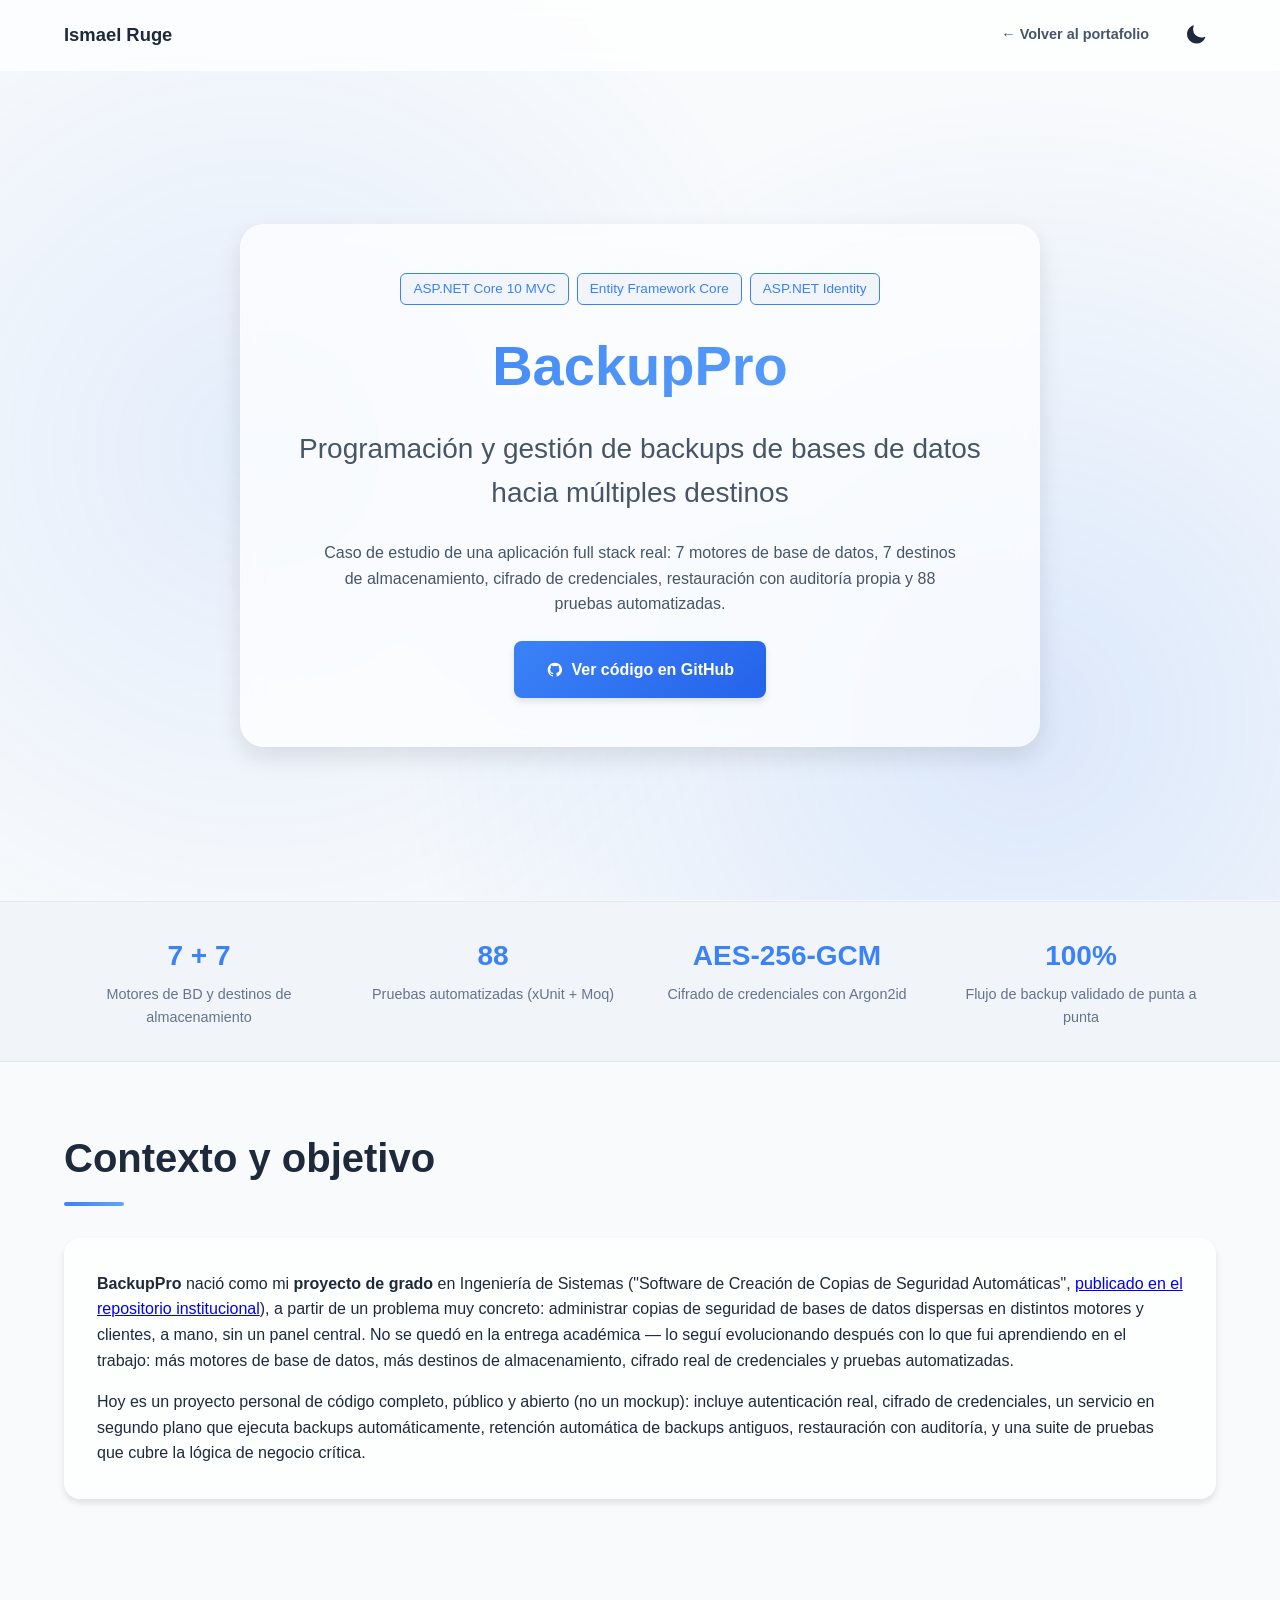
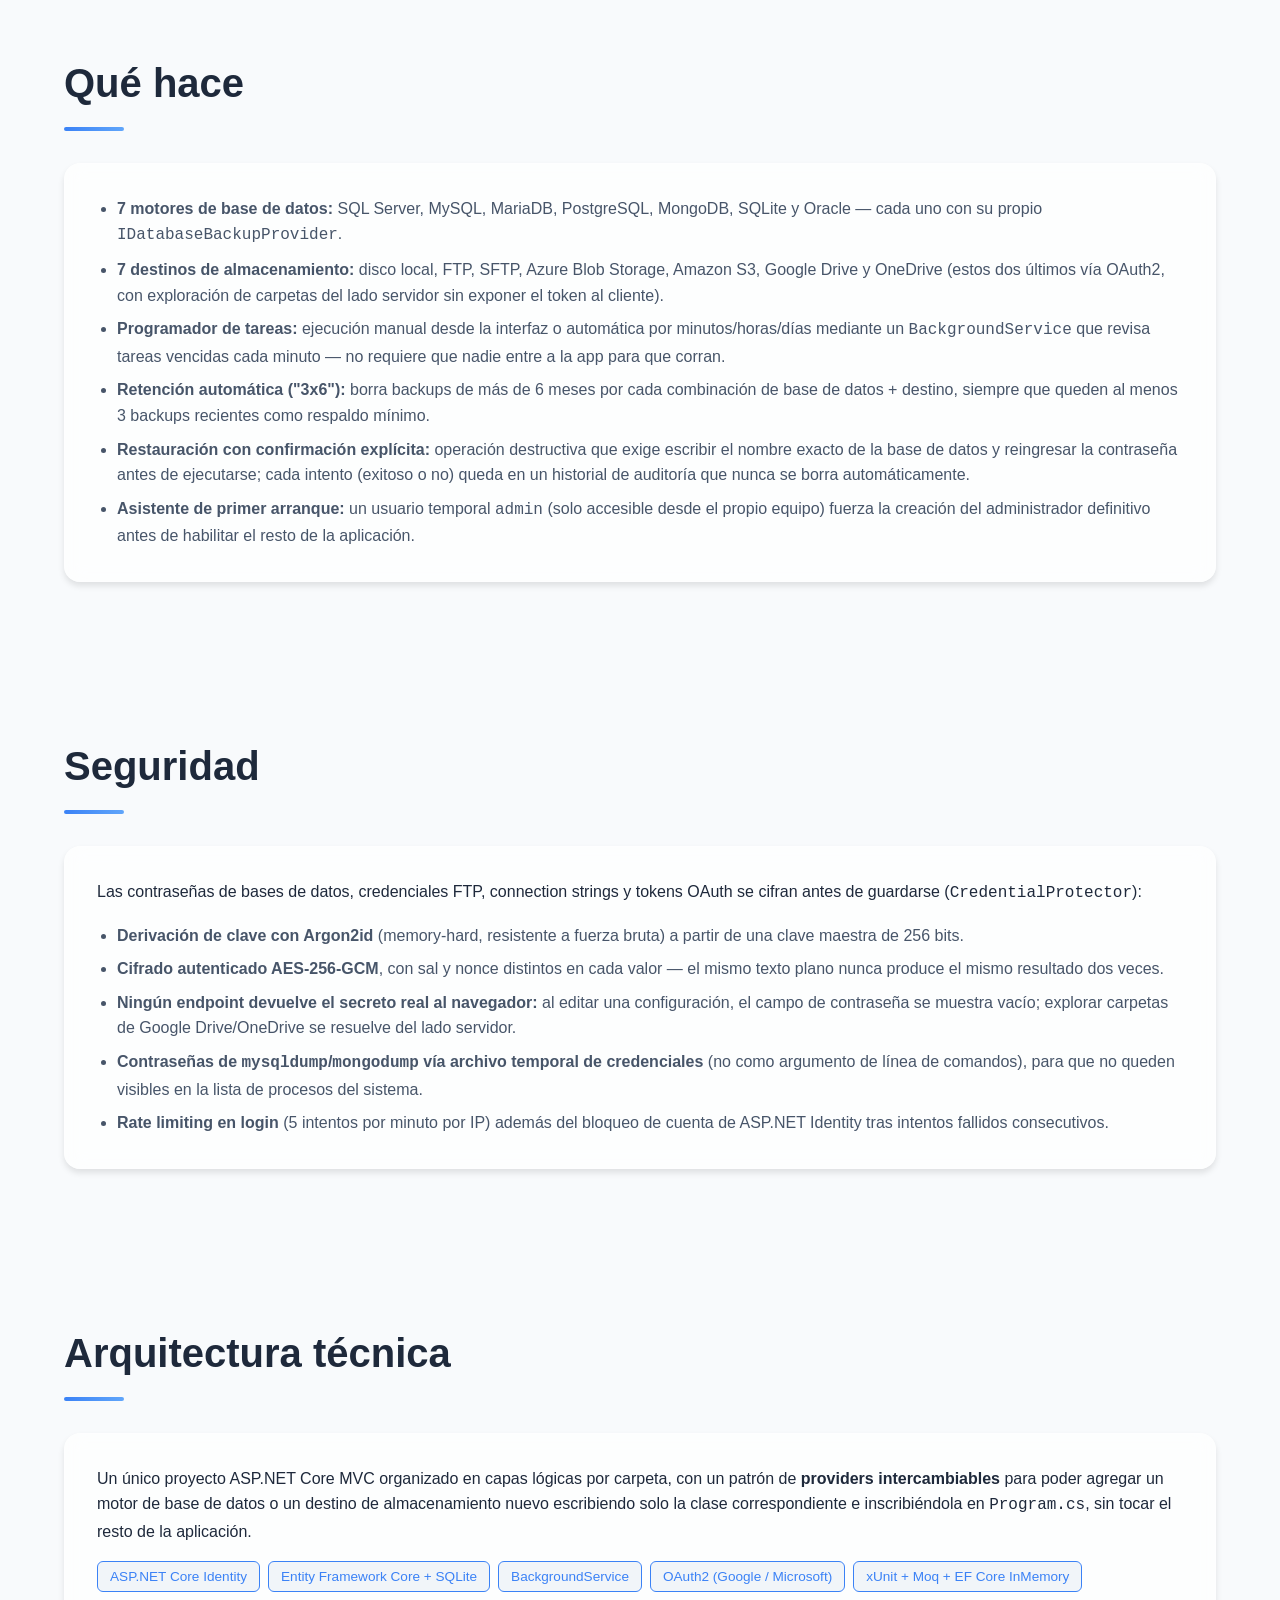
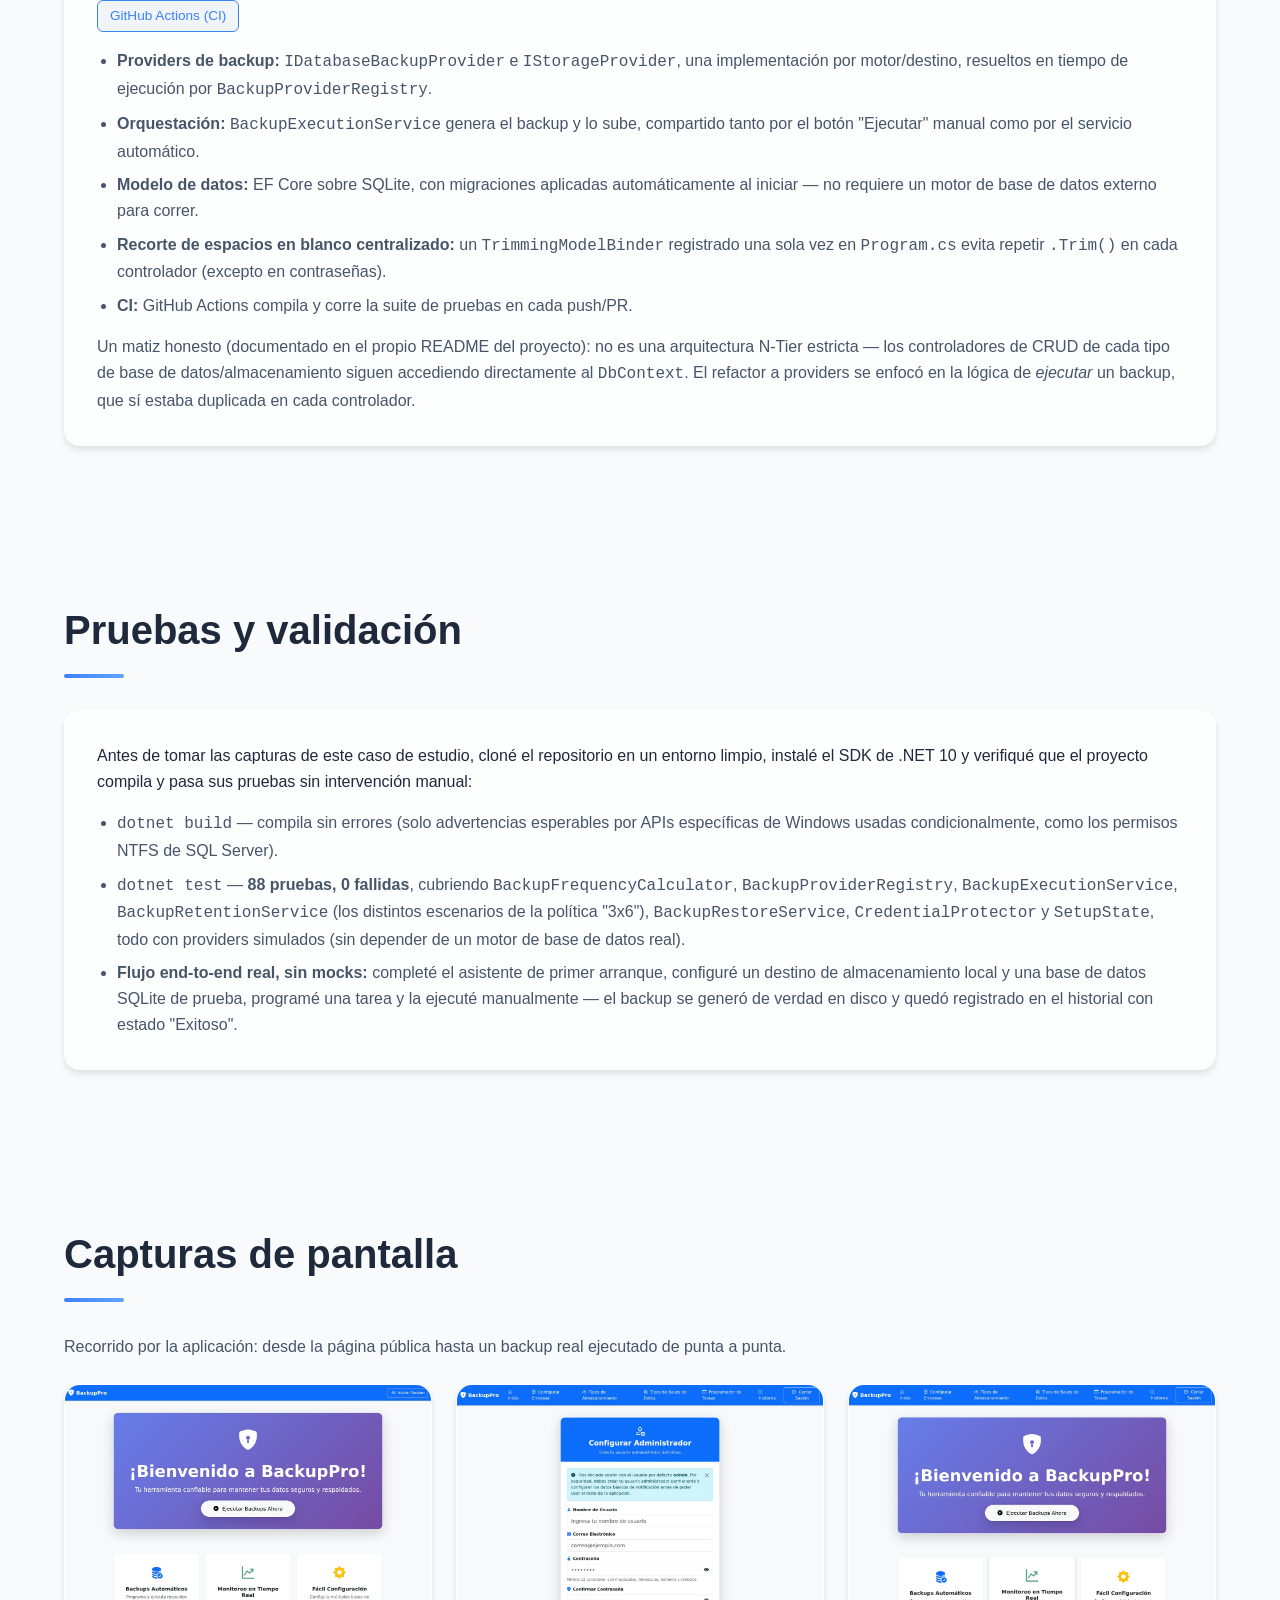
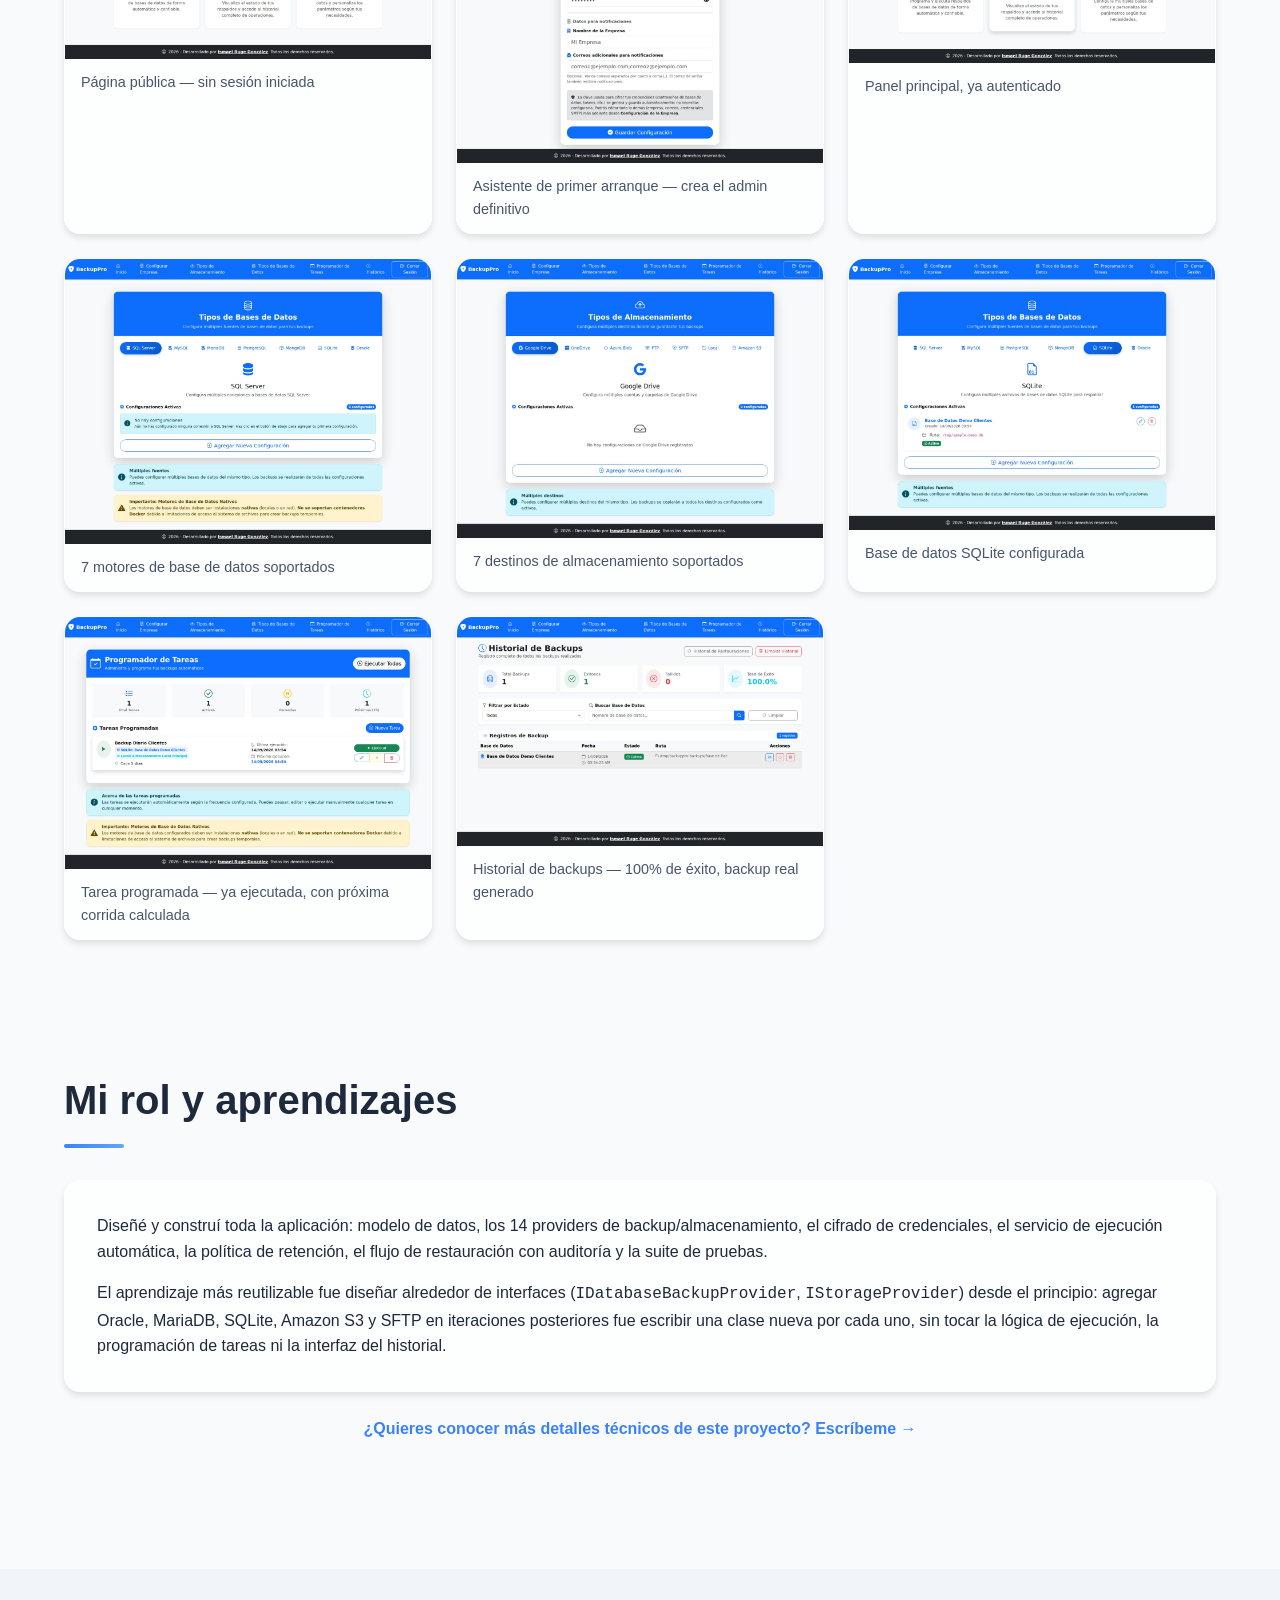
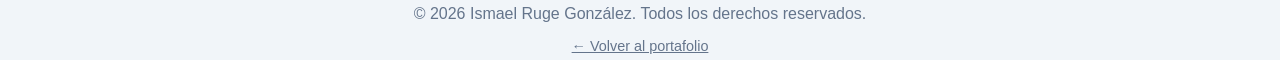
==== commit 21d265a1: "Enlazar BackupPro con su repositorio público y su origen como proyecto de grado Agrega el enlace a c" ====
--- a/proyectos/backuppro.html
+++ b/proyectos/backuppro.html
@@ -84,6 +84,15 @@
                     almacenamiento, cifrado de credenciales, restauración con auditoría propia y 88 pruebas
                     automatizadas.
                 </p>
+
+                <div class="hero-cta">
+                    <a href="https://github.com/ismaelruge/BackupPro" target="_blank" rel="noopener noreferrer" class="btn">
+                        <svg xmlns="http://www.w3.org/2000/svg" viewBox="0 0 24 24" fill="currentColor">
+                            <path fill-rule="evenodd" d="M12 2.25c-5.385 0-9.75 4.365-9.75 9.75 0 4.309 2.795 7.965 6.675 9.255.488.09.665-.213.665-.473 0-.233-.008-.85-.013-1.668-2.716.59-3.289-1.31-3.289-1.31-.444-1.128-1.084-1.428-1.084-1.428-.886-.605.067-.593.067-.593.98.069 1.496 1.007 1.496 1.007.87 1.492 2.286 1.06 2.842.81.087-.63.34-1.06.618-1.303-2.168-.247-4.448-1.084-4.448-4.824 0-1.066.38-1.938 1.005-2.62-.101-.247-.436-1.24.096-2.583 0 0 .82-.263 2.688 1.001a9.36 9.36 0 012.448-.329c.83.004 1.667.112 2.448.329 1.867-1.264 2.686-1.001 2.686-1.001.533 1.343.198 2.336.097 2.583.627.682 1.004 1.554 1.004 2.62 0 3.75-2.284 4.573-4.46 4.815.35.301.662.895.662 1.803 0 1.302-.012 2.352-.012 2.671 0 .262.175.567.67.471C19.207 19.965 22 16.31 22 12c0-5.385-4.365-9.75-9.75-9.75-.083 0-.166 0-.25.002z" clip-rule="evenodd" />
+                        </svg>
+                        Ver código en GitHub
+                    </a>
+                </div>
             </div>
         </section>
 
@@ -116,17 +125,20 @@
                 <h2 class="section-title">Contexto y objetivo</h2>
                 <div class="card">
                     <p style="margin-bottom: 1rem;">
-                        <strong>BackupPro</strong> nació de un problema muy concreto que viví en un rol anterior:
-                        administrar copias de seguridad de bases de datos dispersas en distintos motores y clientes,
-                        a mano, sin un panel central. La aplicación resuelve eso — programar, ejecutar, monitorear y
-                        restaurar backups de bases de datos desde una única interfaz web, sin depender de scripts
-                        sueltos ni tareas de Windows/cron desconectadas entre sí.
+                        <strong>BackupPro</strong> nació como mi <strong>proyecto de grado</strong> en Ingeniería de
+                        Sistemas ("Software de Creación de Copias de Seguridad Automáticas",
+                        <a href="https://repositorio.uniremington.edu.co/handle/123456789/8679" target="_blank" rel="noopener noreferrer">publicado en el repositorio institucional</a>),
+                        a partir de un problema muy concreto: administrar copias de seguridad de bases de datos
+                        dispersas en distintos motores y clientes, a mano, sin un panel central. No se quedó en la
+                        entrega académica — lo seguí evolucionando después con lo que fui aprendiendo en el trabajo:
+                        más motores de base de datos, más destinos de almacenamiento, cifrado real de credenciales y
+                        pruebas automatizadas.
                     </p>
                     <p>
-                        Es un proyecto personal de código completo (no un mockup): incluye autenticación real,
-                        cifrado de credenciales, un servicio en segundo plano que ejecuta backups automáticamente,
-                        retención automática de backups antiguos, restauración con auditoría, y una suite de pruebas
-                        que cubre la lógica de negocio crítica.
+                        Hoy es un proyecto personal de código completo, público y abierto (no un mockup): incluye
+                        autenticación real, cifrado de credenciales, un servicio en segundo plano que ejecuta backups
+                        automáticamente, retención automática de backups antiguos, restauración con auditoría, y una
+                        suite de pruebas que cubre la lógica de negocio crítica.
                     </p>
                 </div>
             </section>
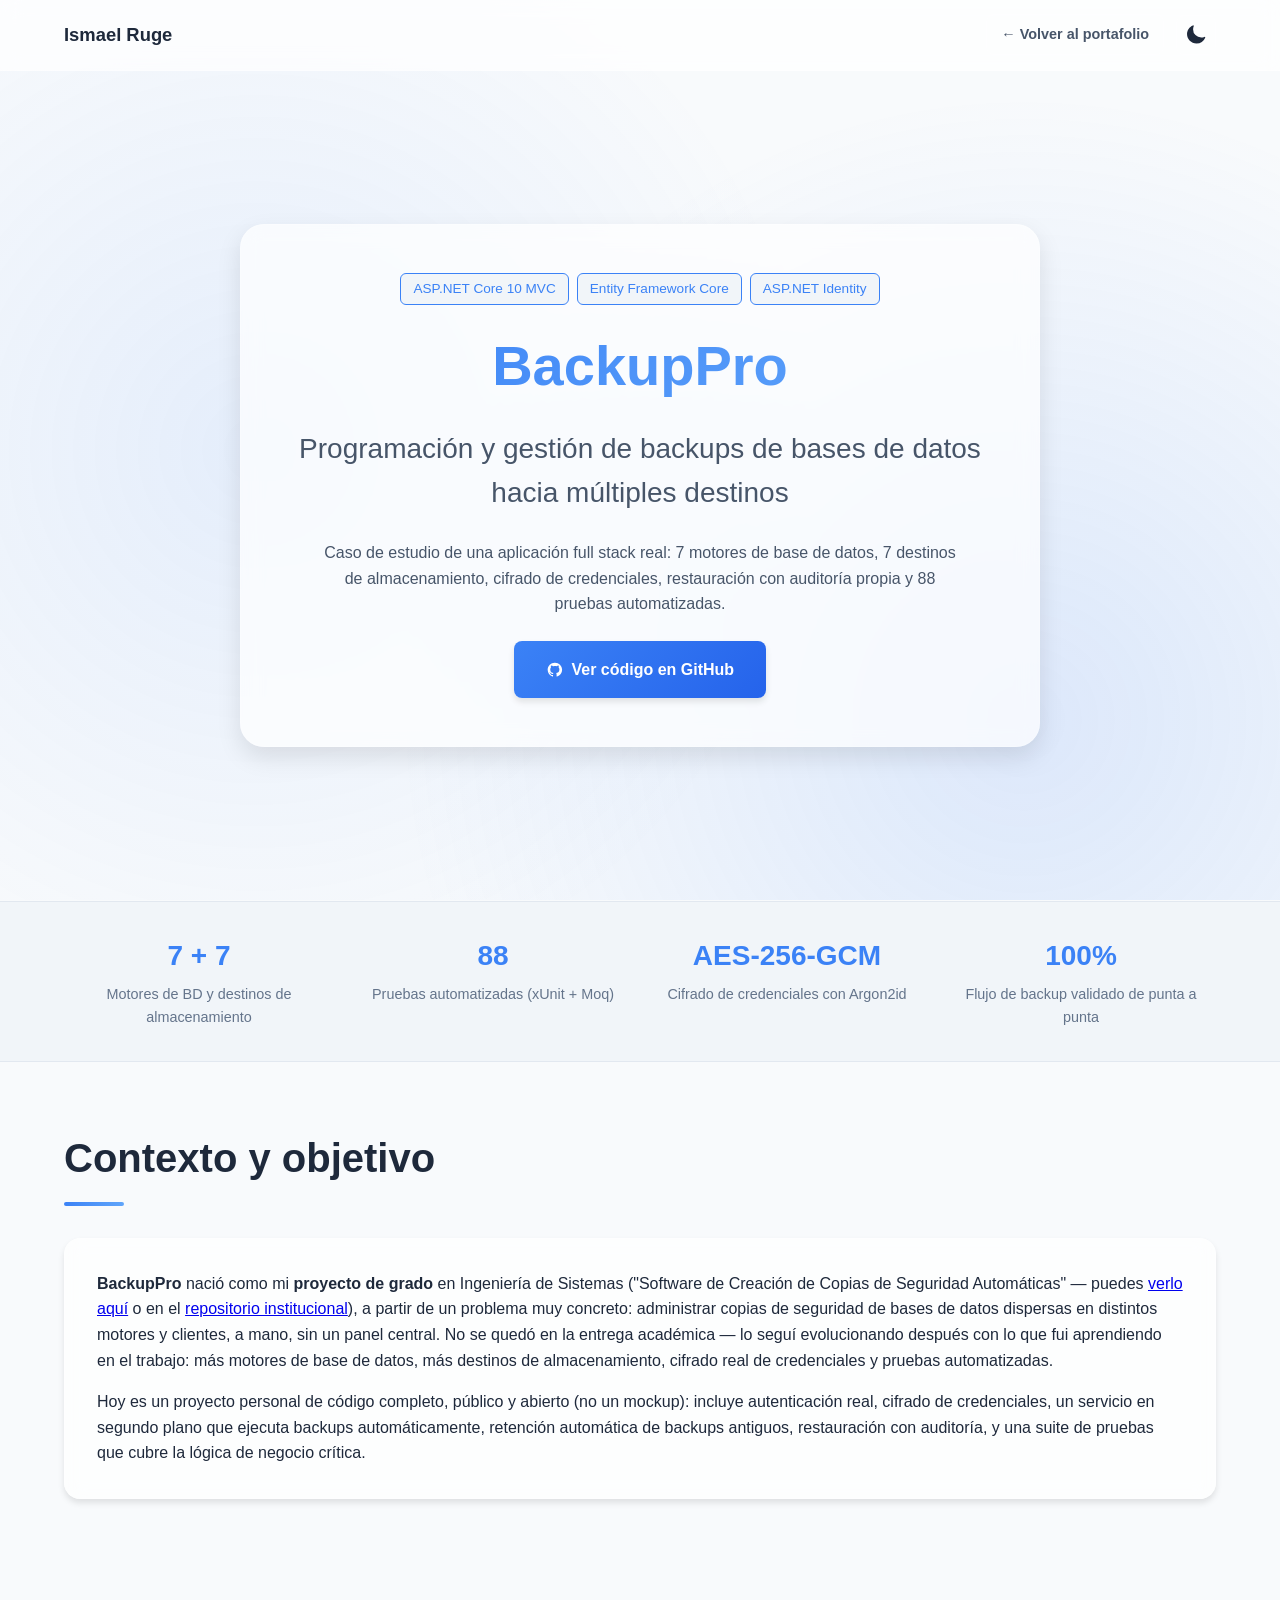
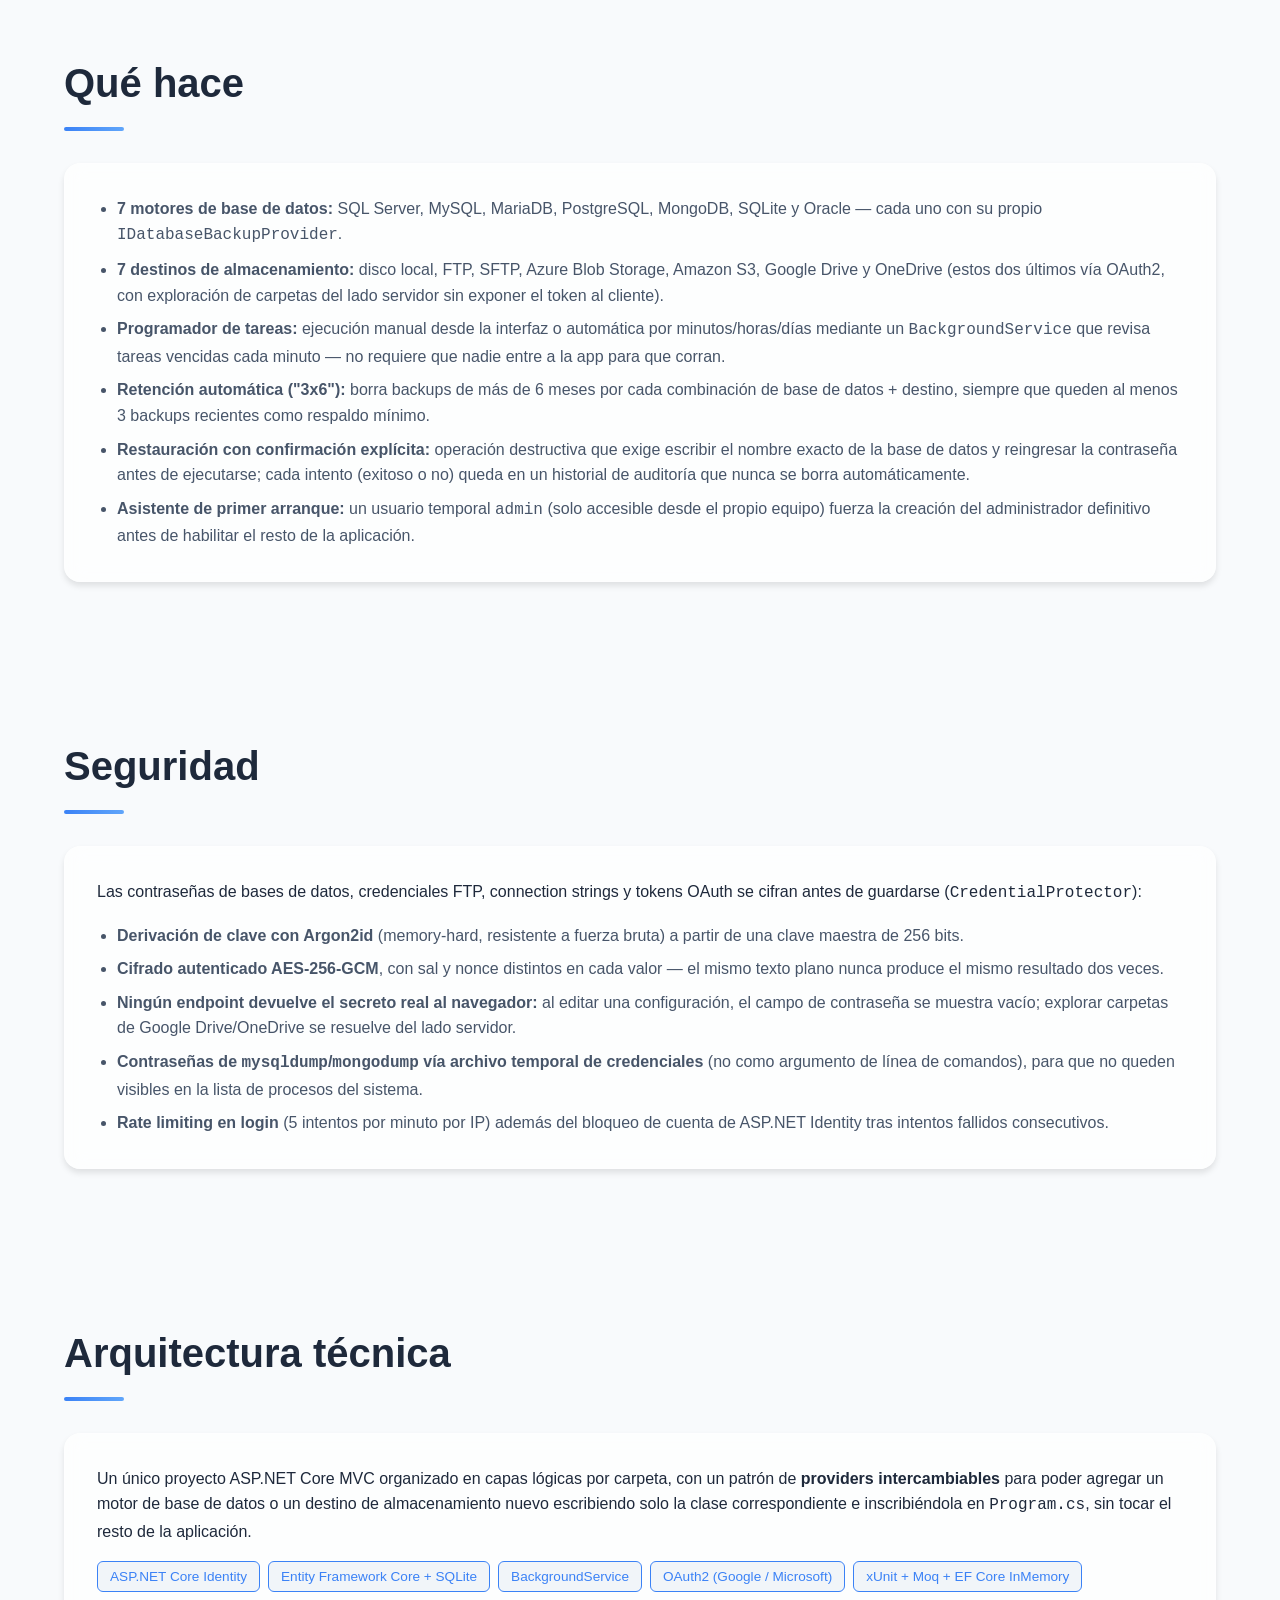
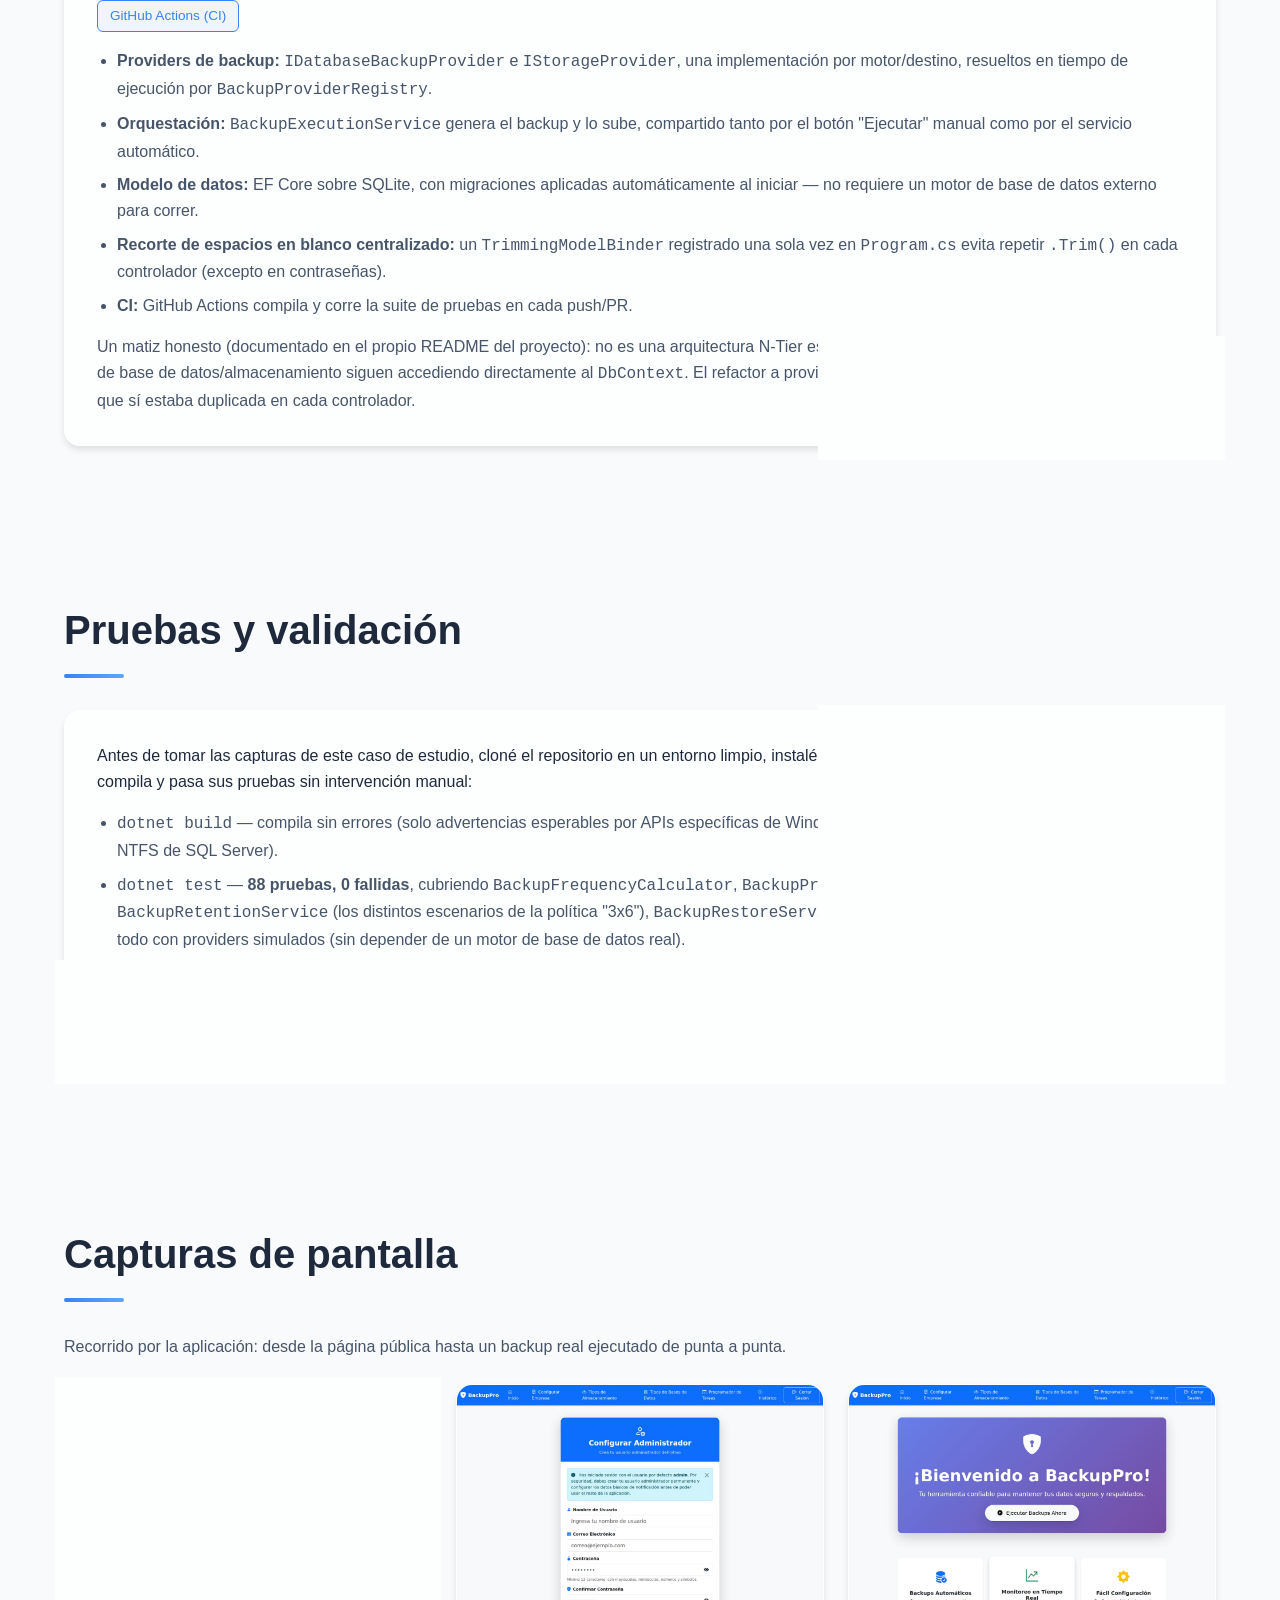
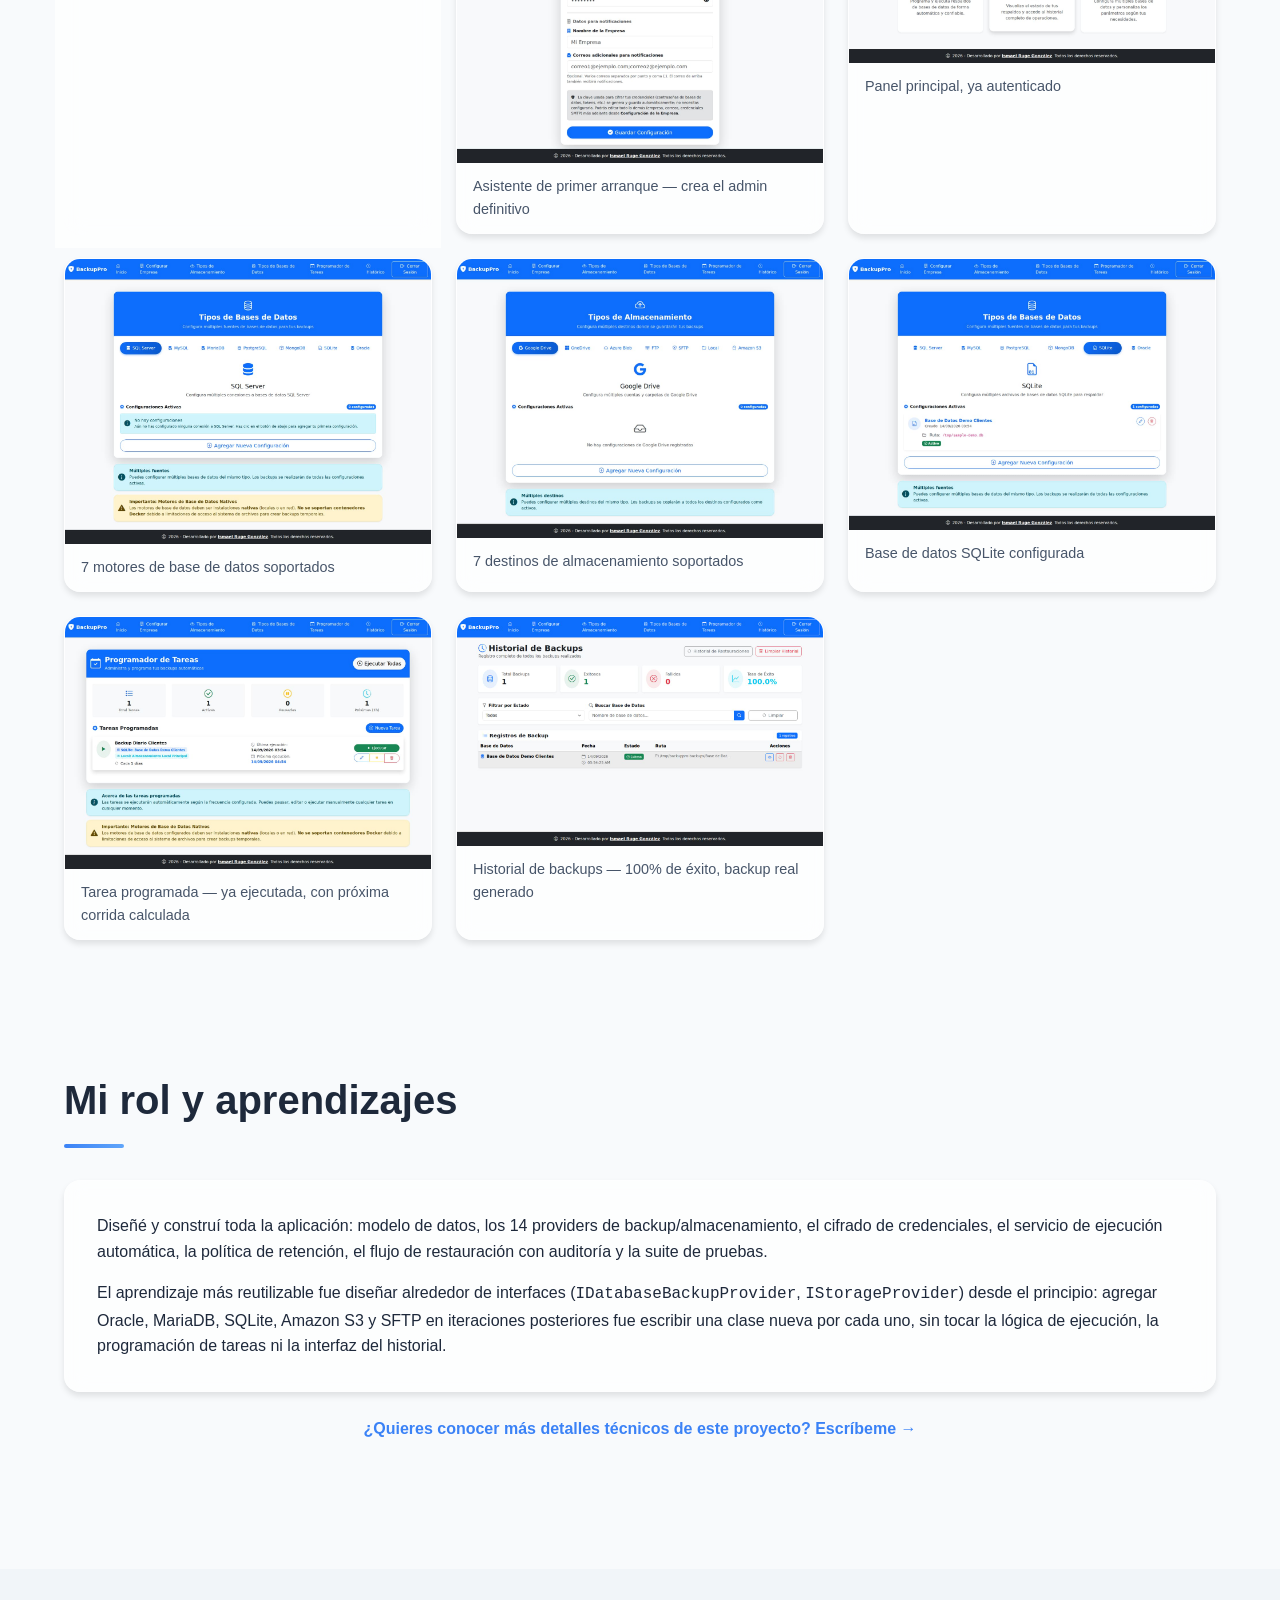
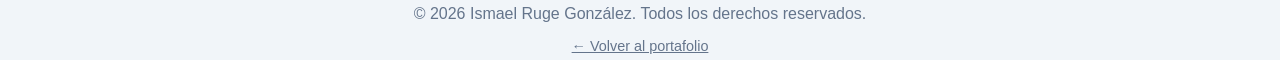
==== commit cc0bc235: "Agregar visor de solo lectura del proyecto de grado Convierte el documento del trabajo de grado a im" ====
--- a/proyectos/backuppro.html
+++ b/proyectos/backuppro.html
@@ -126,8 +126,9 @@
                 <div class="card">
                     <p style="margin-bottom: 1rem;">
                         <strong>BackupPro</strong> nació como mi <strong>proyecto de grado</strong> en Ingeniería de
-                        Sistemas ("Software de Creación de Copias de Seguridad Automáticas",
-                        <a href="https://repositorio.uniremington.edu.co/handle/123456789/8679" target="_blank" rel="noopener noreferrer">publicado en el repositorio institucional</a>),
+                        Sistemas ("Software de Creación de Copias de Seguridad Automáticas" — puedes
+                        <a href="proyecto-grado.html">verlo aquí</a> o en el
+                        <a href="https://repositorio.uniremington.edu.co/handle/123456789/8679" target="_blank" rel="noopener noreferrer">repositorio institucional</a>),
                         a partir de un problema muy concreto: administrar copias de seguridad de bases de datos
                         dispersas en distintos motores y clientes, a mano, sin un panel central. No se quedó en la
                         entrega académica — lo seguí evolucionando después con lo que fui aprendiendo en el trabajo:
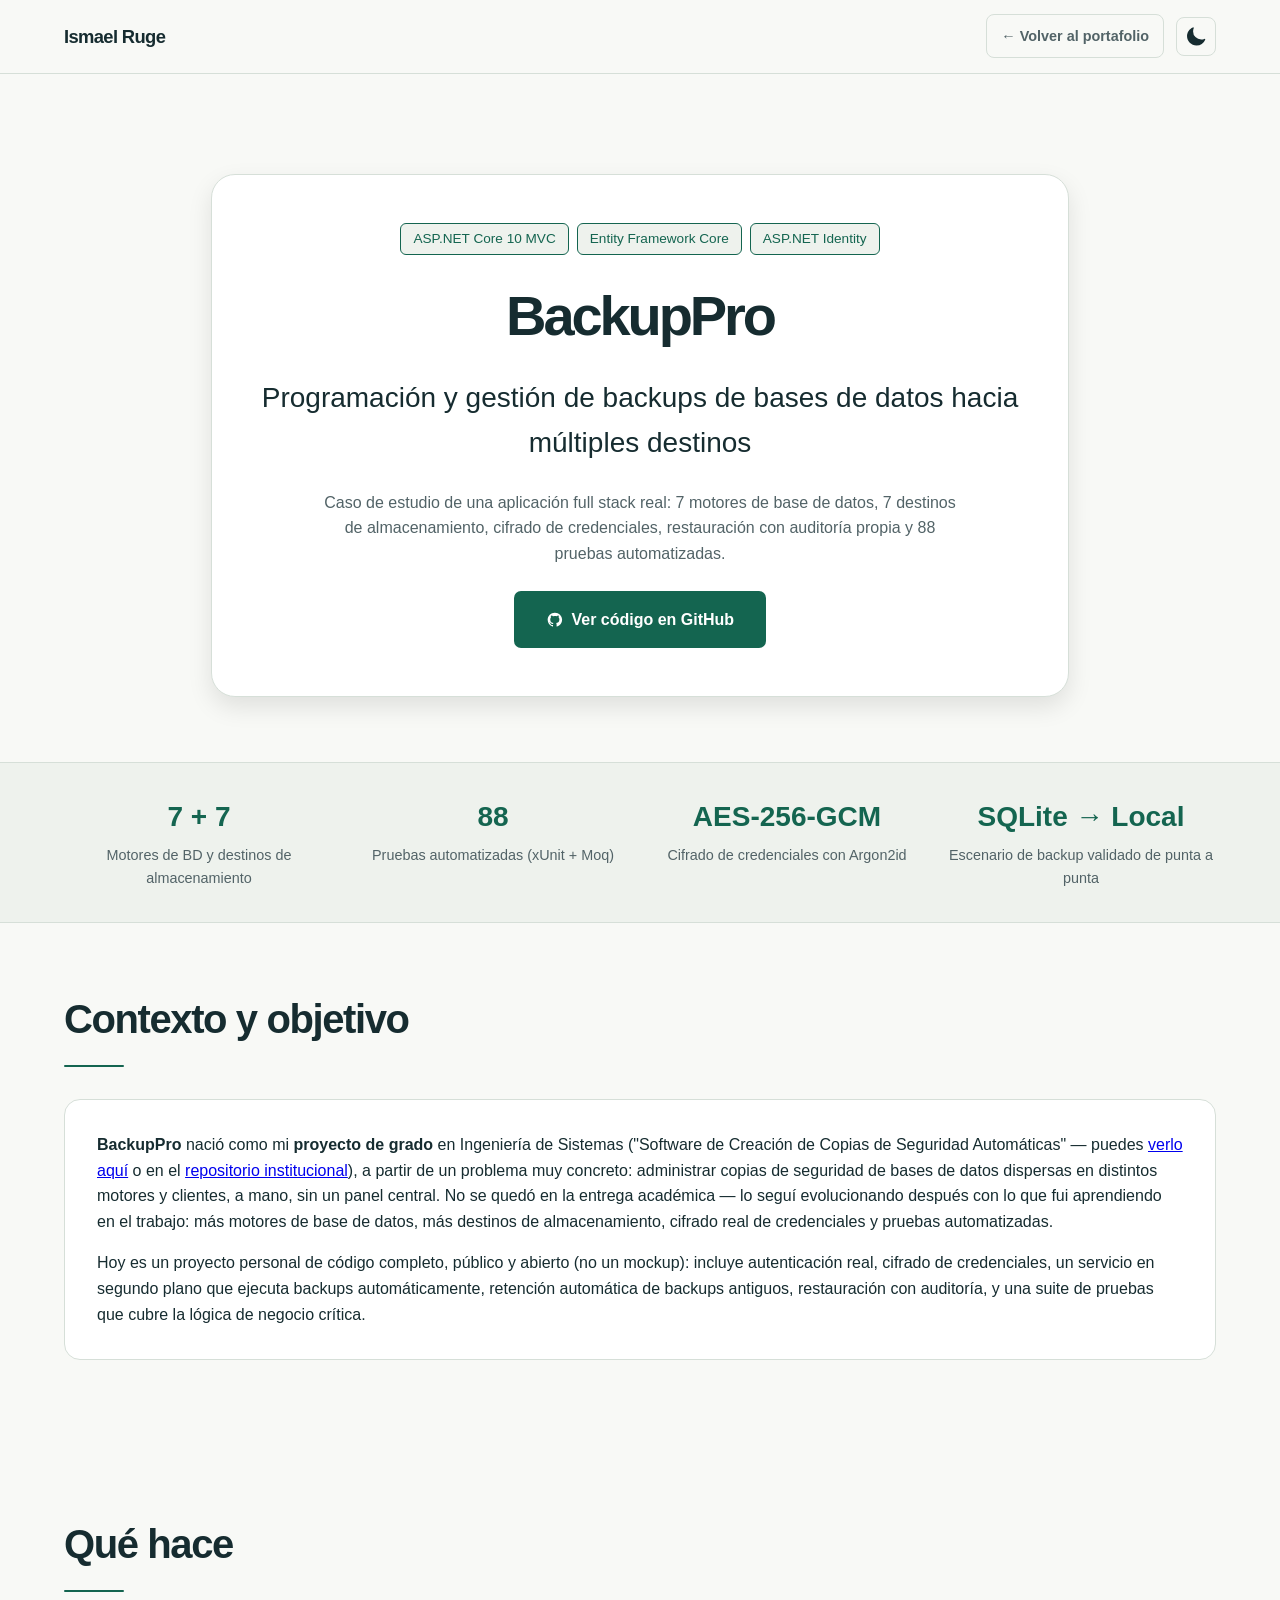
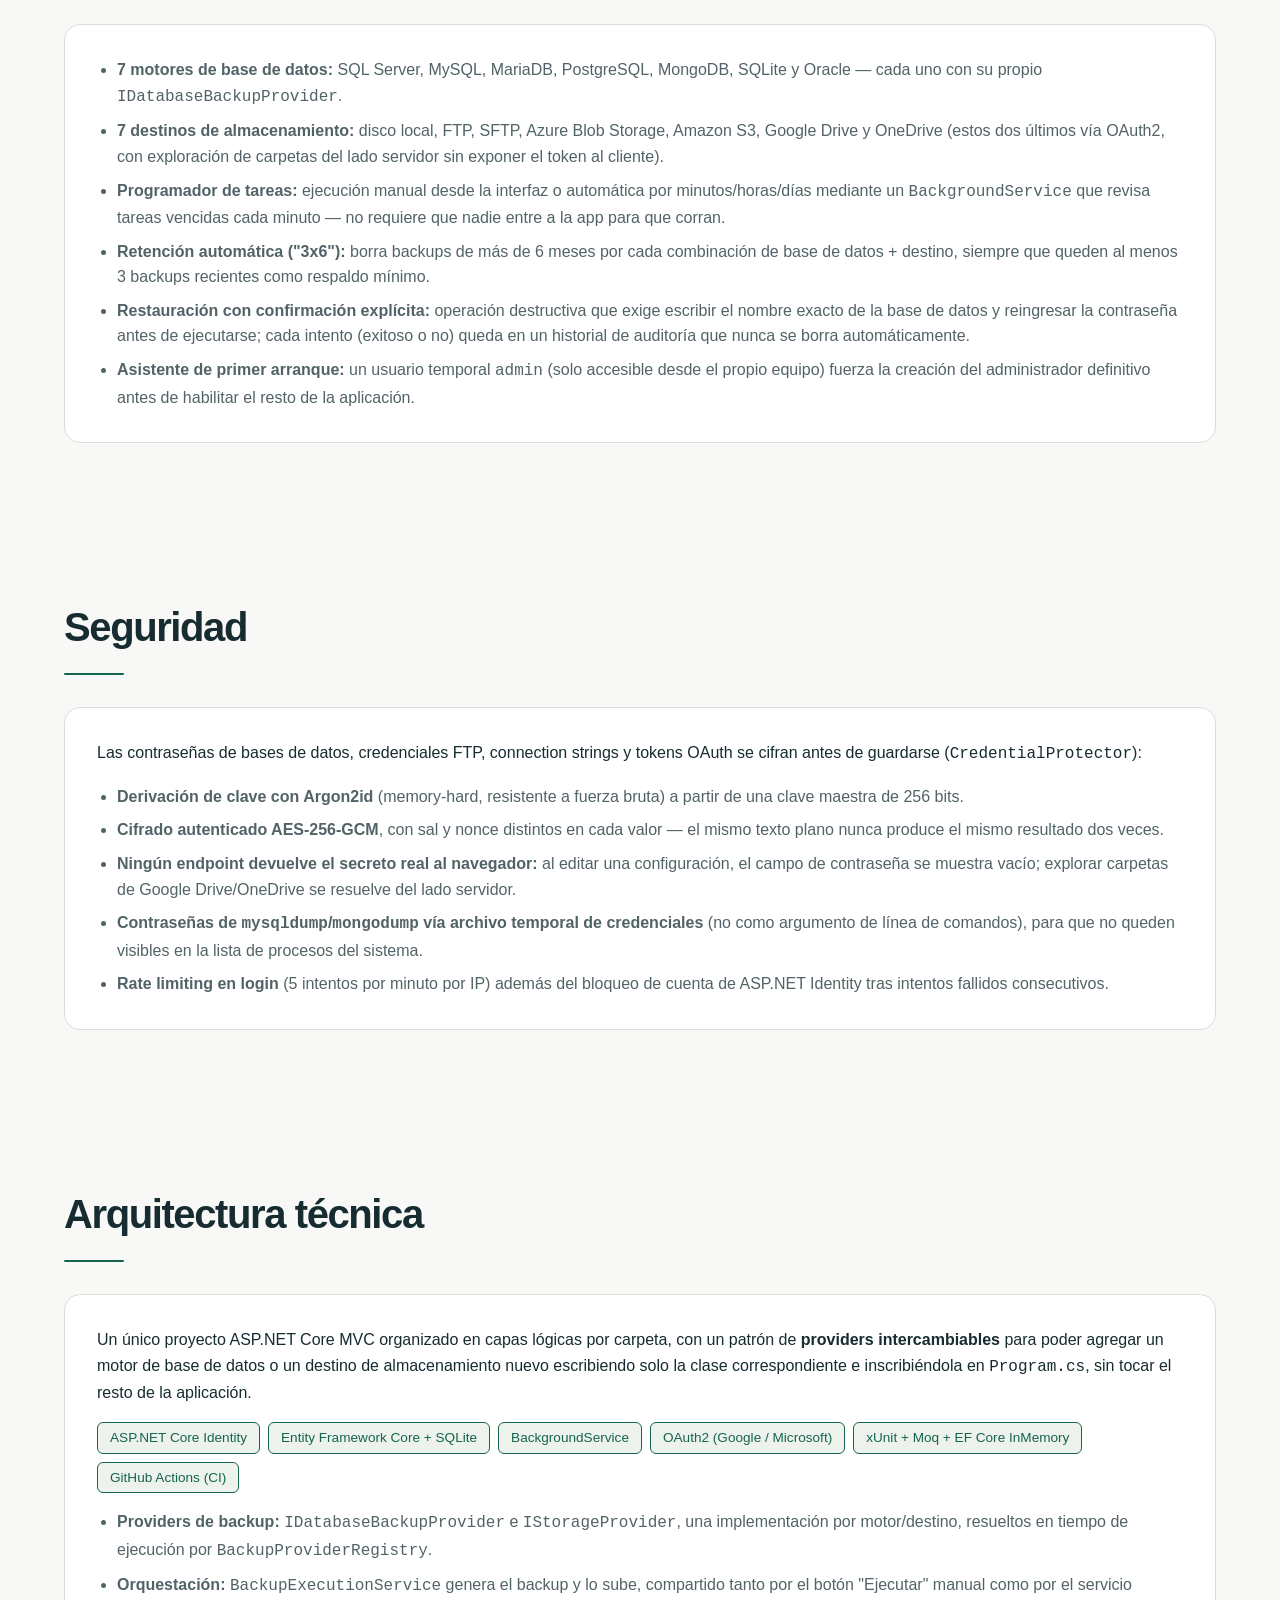
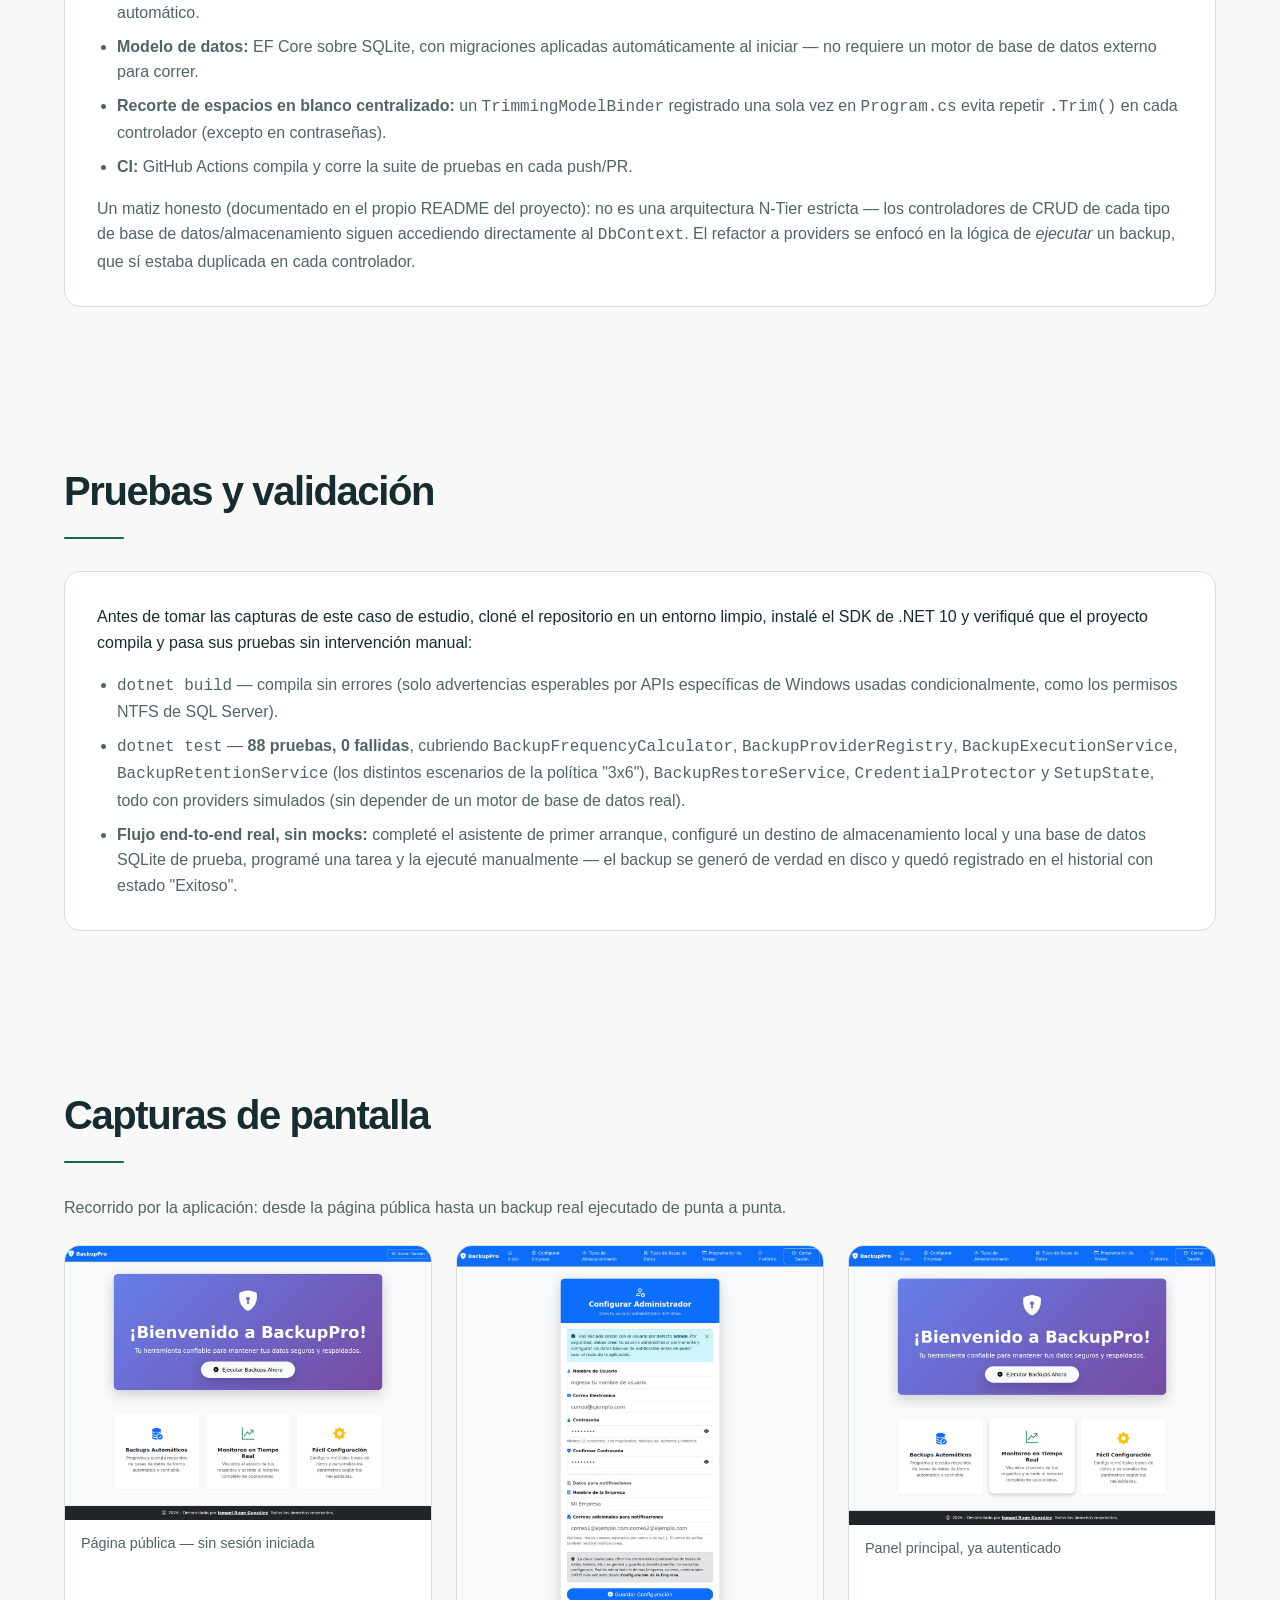
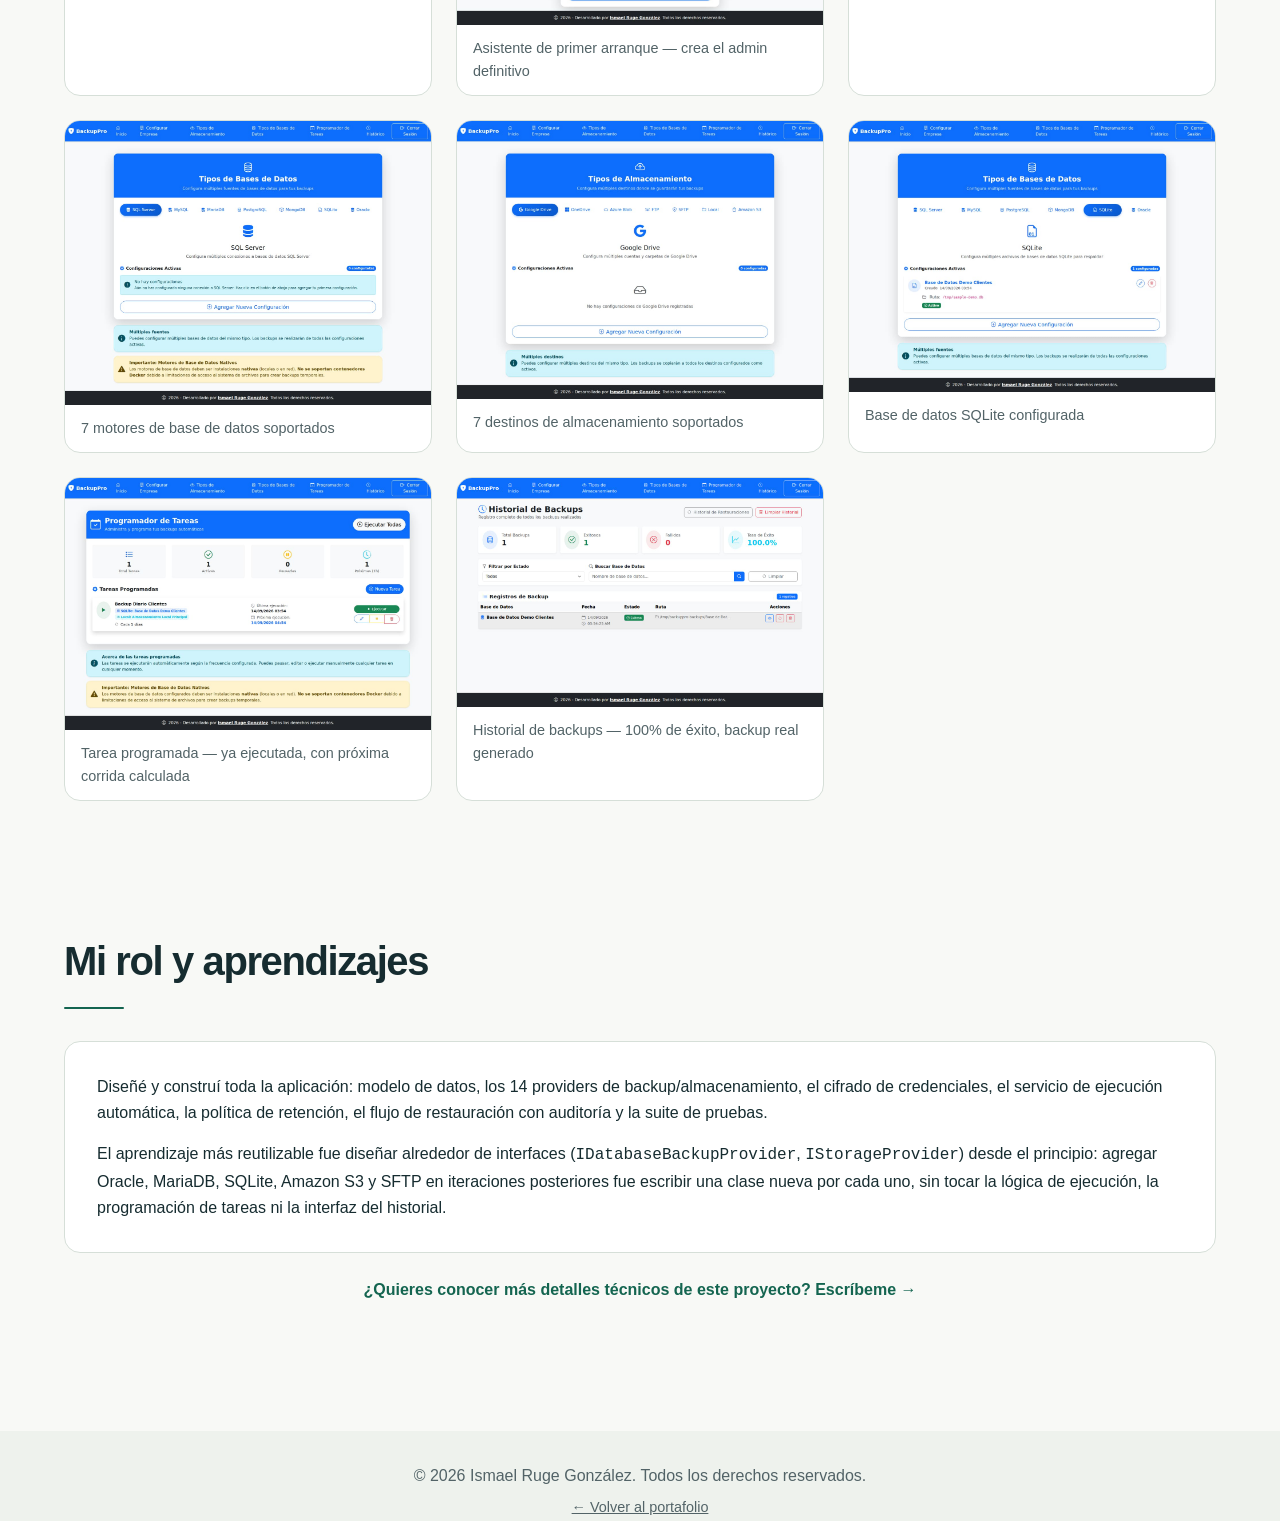
==== commit 618fbafa: "Rediseñar portafolio para clientes y equipos de contratación" ====
--- a/proyectos/backuppro.html
+++ b/proyectos/backuppro.html
@@ -48,7 +48,7 @@
     <a href="#main-content" class="skip-link">Saltar al contenido principal</a>
 
     <!-- Navegación -->
-    <nav class="navbar" id="navbar">
+    <nav class="navbar" id="navbar" aria-label="Navegación del caso de estudio">
         <div class="nav-container">
             <a href="../index.html" class="nav-brand">Ismael Ruge</a>
 
@@ -67,7 +67,7 @@
         </div>
     </nav>
 
-    <main id="main-content">
+    <main id="main-content" tabindex="-1">
         <!-- Hero del caso de estudio -->
         <section class="hero" id="hero">
             <div class="hero-content">
@@ -112,8 +112,8 @@
                     <span class="stat-label">Cifrado de credenciales con Argon2id</span>
                 </div>
                 <div class="stat-box">
-                    <span class="stat-number">100%</span>
-                    <span class="stat-label">Flujo de backup validado de punta a punta</span>
+                    <span class="stat-number">SQLite → Local</span>
+                    <span class="stat-label">Escenario de backup validado de punta a punta</span>
                 </div>
             </div>
         </section>
--- a/styles.css
+++ b/styles.css
@@ -408,9 +408,8 @@
    ======================================== */
 section {
     padding: var(--spacing-2xl) 0;
-    opacity: 0;
-    transform: translateY(20px);
-    transition: opacity 0.6s ease, transform 0.6s ease;
+    opacity: 1;
+    transform: none;
     scroll-margin-top: 80px;
 }
 
@@ -1356,3 +1355,60 @@
         transition-duration: 0.01ms !important;
     }
 }
+
+/* Case-study visual system, aligned with the portfolio homepage. */
+:root {
+    color-scheme: light;
+    --primary-color: #146550; --primary-dark: #0d4d3c; --primary-light: #468873;
+    --bg-primary: #ffffff; --bg-secondary: #f8f9f6; --bg-tertiary: #eef2ed;
+    --text-primary: #162c30; --text-secondary: #526367; --text-muted: #526367;
+    --border-color: #d6dfd8; --glass-bg: #ffffff; --glass-border: #d6dfd8;
+    --font-primary: Inter, "Segoe UI", Arial, sans-serif;
+}
+[data-theme="dark"] {
+    color-scheme: dark;
+    --primary-color: #a5e2bd; --primary-dark: #c4f0d3; --primary-light: #b5dbc1;
+    --bg-primary: #183135; --bg-secondary: #102326; --bg-tertiary: #1e383b;
+    --text-primary: #eef5ed; --text-secondary: #afc3c2; --text-muted: #afc3c2;
+    --border-color: #355053; --glass-bg: #183135; --glass-border: #355053;
+}
+body::before { display: none; }
+body { overflow-x: visible; }
+html { scroll-padding-top: 90px; }
+:focus-visible { outline: 3px solid var(--primary-color); outline-offset: 5px; }
+main:focus { outline: none; }
+section { opacity: 1; transform: none; }
+.navbar { background: var(--bg-secondary); box-shadow: none; border-bottom: 1px solid var(--border-color); }
+.nav-brand { color: var(--text-primary); letter-spacing: -.035em; }
+.nav-back-link { min-height: 44px; }
+.hero { min-height: auto; padding: 100px 24px 65px; background: var(--bg-secondary); }
+.hero h1 { background: none; -webkit-text-fill-color: currentColor; color: var(--text-primary); letter-spacing: -.055em; }
+.hero-content { animation: none; max-width: 940px; }
+.hero .subtitle { max-width: 760px; margin-inline: auto; color: var(--text-primary); }
+.section-title { letter-spacing: -.035em; }
+.section-title::after { background: var(--primary-color); height: 2px; }
+.card, .shot-card { box-shadow: none; backdrop-filter: none; }
+.card:hover, .shot-card:hover { transform: none; box-shadow: none; }
+.btn { background: var(--primary-color); border-radius: 7px; box-shadow: none; min-height: 48px; }
+.btn:hover { background: var(--primary-dark); box-shadow: none; transform: none; }
+[data-theme="dark"] .btn { color: #102d30; }
+.stats-bar-grid { grid-template-columns: repeat(auto-fit, minmax(min(100%, 210px), 1fr)); }
+.shots-grid { grid-template-columns: repeat(auto-fit, minmax(min(100%, 280px), 1fr)); }
+.shots-grid.shots-grid-mobile { grid-template-columns: repeat(auto-fit, minmax(min(100%, 220px), 1fr)); }
+.shot-card { min-width: 0; }
+.case-list, .card, .hero-content { overflow-wrap: anywhere; }
+.skip-link { position: fixed; }
+@media (max-width: 560px) {
+    .nav-container { gap: 8px; padding-inline: 14px; }
+    .nav-actions { gap: 8px; }
+    .nav-back-link { padding: 8px; font-size: .72rem; white-space: normal; }
+    .nav-brand { font-size: .95rem; }
+    .hero { padding: 85px 18px 40px; }
+    .hero h1 { font-size: 2.5rem; }
+    .hero .subtitle { font-size: 1.1rem; }
+    .card { padding: 22px; }
+}
+@media print {
+    .navbar, #back-to-top { display: none; }
+    section { opacity: 1 !important; transform: none !important; }
+}
